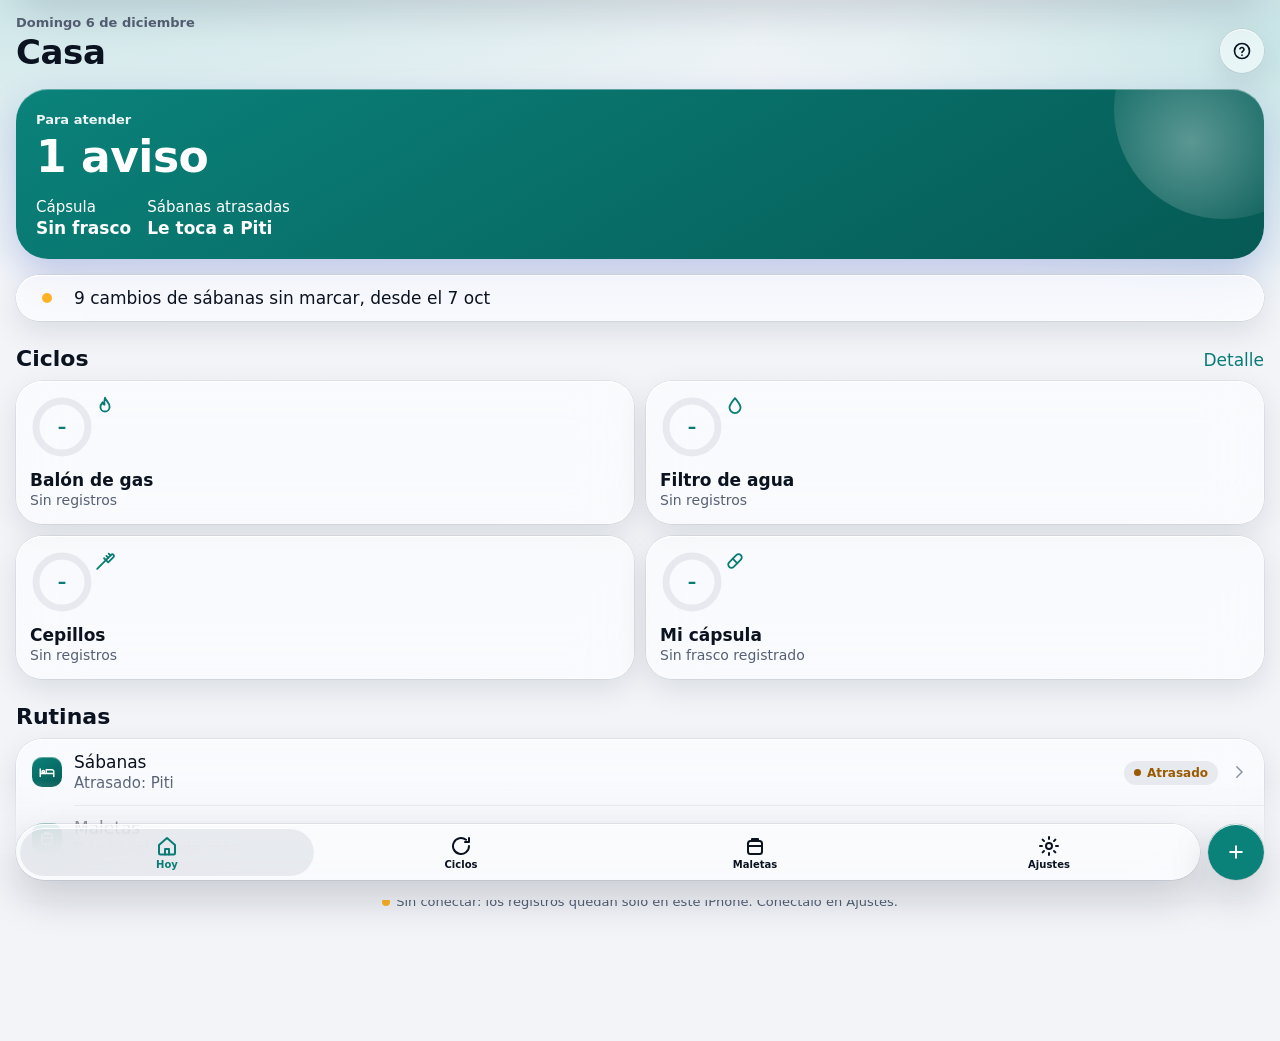
==== app/index.html @ 54af96e0 "Casa: primera versión de la app nueva (plan de 5 apps) App en app/, publicada en /casa/app/, con el " ====
<!doctype html>
<html lang="es" data-theme="light">
<head>
<meta charset="utf-8">
<meta name="viewport" content="width=device-width,initial-scale=1,maximum-scale=1,user-scalable=no,viewport-fit=cover">
<title>Casa</title>
<meta name="robots" content="noindex, nofollow">
<meta name="apple-mobile-web-app-capable" content="yes">
<meta name="mobile-web-app-capable" content="yes">
<meta name="apple-mobile-web-app-title" content="Casa">
<meta name="apple-mobile-web-app-status-bar-style" content="default">
<meta name="theme-color" content="#f2f4f8" media="(prefers-color-scheme: light)">
<meta name="theme-color" content="#05070c" media="(prefers-color-scheme: dark)">
<link rel="manifest" href="manifest.webmanifest">
<link rel="icon" type="image/svg+xml" href="icons/icon.svg?v=1">
<link rel="apple-touch-icon" href="icons/apple-touch-icon.png?v=1">
<script>
  // Tema antes de pintar, para que no parpadee: automático (el del iPhone), claro u oscuro
  (function () {
    var p = {}; try { p = JSON.parse(localStorage.getItem('casa27.prefs')) || {}; } catch (e) {}
    var oscuro = p.tema === 'oscuro' || (p.tema !== 'claro' && window.matchMedia && matchMedia('(prefers-color-scheme: dark)').matches);
    document.documentElement.setAttribute('data-theme', oscuro ? 'dark' : 'light');
  })();
</script>
<style>
/*D27:TOKENS:START*/
/* Domésticas 27 — tokens (generado de tokens.json del sistema de diseño). Tema con data-theme="light" | "dark" en <html>. */
:root,[data-theme="light"]{--fondo:#f2f4f8;--superficie:#ffffff;--superficie-2:#f7f8fb;--vidrio:rgba(255,255,255,0.58);--vidrio-tintado:rgba(255,255,255,0.88);--vidrio-brillo:rgba(255,255,255,0.95);--vidrio-borde:rgba(10,18,40,0.12);--tinta:#0b1220;--tinta-2:#556074;--tinta-3:#8a93a6;--separador:rgba(11,18,32,0.09);--relleno:rgba(118,128,150,0.14);--finanzas-texto:#1f5eff;--finanzas-relleno:#1f5eff;--finanzas-sobre:#ffffff;--finanzas-hi:#2f62fa;--finanzas-lo:#1436b4;--finanzas-brillo:rgba(47,98,250,0.2);--casa-texto:#0a7c76;--casa-relleno:#0a827a;--casa-sobre:#ffffff;--casa-hi:#0a827a;--casa-lo:#065a55;--casa-brillo:rgba(16,163,155,0.2);--noche-texto:#5a4bda;--noche-relleno:#5a4bda;--noche-sobre:#ffffff;--noche-hi:#6a5cf0;--noche-lo:#3a2bb8;--noche-brillo:rgba(106,92,240,0.18);--reloj-rojo:#e5484d;--consulta-texto:#b45309;--consulta-relleno:#f5a00f;--consulta-sobre:#1a1205;--consulta-hi:#ffb547;--consulta-lo:#f59e0b;--consulta-brillo:rgba(245,158,11,0.2);--juegos-texto:#2a2e37;--juegos-relleno:#2a2e37;--juegos-sobre:#ffffff;--juegos-hi:#3a3f4a;--juegos-lo:#15171c;--juegos-brillo:rgba(42,46,55,0.1);--positivo:#0e7a42;--negativo:#d92d3a;--aviso:#9a5b00;--aviso-relleno:#ffb224;--sombra-vidrio:inset 0 1px 0 rgba(255,255,255,0.9), 0 0 0 0.5px rgba(10,18,40,0.12), 0 10px 30px rgba(10,18,40,0.1);--sombra-flotante:inset 0 1px 0 rgba(255,255,255,0.95), 0 0 0 0.5px rgba(10,18,40,0.14), 0 18px 40px rgba(10,18,40,0.18);--sombra-heroe:inset 0 1px 0 rgba(255,255,255,0.35), 0 16px 36px rgba(20,54,180,0.22)}
[data-theme="dark"]{--fondo:#05070c;--superficie:#121826;--superficie-2:#1a2131;--vidrio:rgba(30,37,54,0.52);--vidrio-tintado:rgba(20,25,37,0.9);--vidrio-brillo:rgba(255,255,255,0.3);--vidrio-borde:rgba(0,0,0,0.6);--tinta:#f2f5fb;--tinta-2:#a3adc2;--tinta-3:#6e7891;--separador:rgba(255,255,255,0.1);--relleno:rgba(150,160,185,0.18);--finanzas-texto:#5b8bff;--finanzas-brillo:rgba(91,139,255,0.26);--casa-texto:#4fd6cc;--casa-brillo:rgba(79,214,204,0.2);--noche-texto:#9c92ff;--noche-brillo:rgba(156,146,255,0.18);--consulta-texto:#ffb547;--consulta-brillo:rgba(255,181,71,0.16);--juegos-texto:#e8eaee;--juegos-relleno:#e8eaee;--juegos-sobre:#0b1220;--juegos-brillo:rgba(232,234,238,0.08);--positivo:#3dd68c;--negativo:#ff6b6b;--aviso:#ffb224;--sombra-vidrio:inset 0 1px 0 rgba(255,255,255,0.18), 0 0 0 0.5px rgba(0,0,0,0.6), 0 12px 32px rgba(0,0,0,0.45);--sombra-flotante:inset 0 1px 0 rgba(255,255,255,0.22), 0 0 0 0.5px rgba(0,0,0,0.7), 0 18px 44px rgba(0,0,0,0.6);--sombra-heroe:inset 0 1px 0 rgba(255,255,255,0.25), 0 16px 40px rgba(0,0,0,0.5)}
:root{--space-1:4px;--space-2:8px;--space-3:12px;--space-4:16px;--space-5:20px;--space-6:24px;--space-8:32px;--radius-s:10px;--radius-m:16px;--radius-tarjeta:26px;--radius-heroe:32px;--radius-icono:23%;--radius-capsula:999px;--desenfoque-vidrio:28px;--saturacion-vidrio:180%;--desenfoque-barra:20px;--font-sans:-apple-system, BlinkMacSystemFont, "SF Pro Text", system-ui, sans-serif;--font-rounded:ui-rounded, "SF Pro Rounded", -apple-system, system-ui, sans-serif}
/*D27:TOKENS:END*/
/*D27:COMP:START*/
/* Domésticas 27 — componentes. Lee las variables de tokens.css (--fondo, --vidrio, --finanzas-texto…). */

/* ---------- Acento por app ---------- */
.d-app, [data-app] {
  --acento: var(--finanzas-texto); --acento-relleno: var(--finanzas-relleno); --acento-sobre: var(--finanzas-sobre);
  --acento-hi: var(--finanzas-hi); --acento-lo: var(--finanzas-lo); --acento-brillo: var(--finanzas-brillo);
  --material: var(--vidrio);
}
[data-app="casa"] { --acento: var(--casa-texto); --acento-relleno: var(--casa-relleno); --acento-sobre: var(--casa-sobre); --acento-hi: var(--casa-hi); --acento-lo: var(--casa-lo); --acento-brillo: var(--casa-brillo); }
[data-app="noche"] { --acento: var(--noche-texto); --acento-relleno: var(--noche-relleno); --acento-sobre: var(--noche-sobre); --acento-hi: var(--noche-hi); --acento-lo: var(--noche-lo); --acento-brillo: var(--noche-brillo); }
[data-app="consulta"] { --acento: var(--consulta-texto); --acento-relleno: var(--consulta-relleno); --acento-sobre: var(--consulta-sobre); --acento-hi: var(--consulta-hi); --acento-lo: var(--consulta-lo); --acento-brillo: var(--consulta-brillo); }
[data-app="juegos"] { --acento: var(--juegos-texto); --acento-relleno: var(--juegos-relleno); --acento-sobre: var(--juegos-sobre); --acento-hi: var(--juegos-hi); --acento-lo: var(--juegos-lo); --acento-brillo: var(--juegos-brillo); }

/* Intensidad del vidrio, como el control de iOS 27: «claro» (por defecto) o «tintado». */
[data-vidrio="tintado"] { --material: var(--vidrio-tintado); }

/* ---------- Lienzo de la app ---------- */
.d-app {
  min-height: 100%;
  color: var(--tinta);
  font-family: var(--font-sans);
  -webkit-font-smoothing: antialiased;
  background:
    radial-gradient(120% 55% at 0% -8%, var(--acento-brillo), transparent 62%),
    radial-gradient(80% 45% at 105% 4%, var(--acento-brillo), transparent 58%),
    var(--fondo);
}

/* ---------- Material de vidrio ---------- */
.d-vidrio {
  position: relative;
  background: var(--material, var(--vidrio));
  -webkit-backdrop-filter: blur(var(--desenfoque-vidrio)) saturate(var(--saturacion-vidrio));
  backdrop-filter: blur(var(--desenfoque-vidrio)) saturate(var(--saturacion-vidrio));
  border-radius: var(--radius-tarjeta);
  box-shadow: var(--sombra-vidrio);
}
/* Borde de luz: reflejo arriba a la izquierda y abajo a la derecha. */
.d-vidrio::before {
  content: ""; position: absolute; inset: 0; border-radius: inherit; padding: 1px; pointer-events: none;
  background: linear-gradient(155deg, var(--vidrio-brillo), transparent 34%, transparent 70%, var(--vidrio-brillo));
  -webkit-mask: linear-gradient(#000 0 0) content-box, linear-gradient(#000 0 0);
  -webkit-mask-composite: xor; mask-composite: exclude;
  opacity: .75;
}
@media (prefers-reduced-transparency: reduce) {
  .d-vidrio, .d-barra, .d-cabecera--fija, .d-boton--vidrio, .d-boton-circular { background: var(--superficie); -webkit-backdrop-filter: none; backdrop-filter: none; }
}
@media (prefers-contrast: more) {
  .d-vidrio, .d-barra { background: var(--superficie); box-shadow: 0 0 0 1px var(--tinta-2); }
}

/* ---------- Barra superior ---------- */
.d-cabecera { display: flex; align-items: flex-end; justify-content: space-between; gap: var(--space-3); padding: var(--space-2) var(--space-4) var(--space-2); }
.d-cabecera h1 { margin: 0; font: 700 34px/41px var(--font-sans); letter-spacing: -0.4px; }
.d-cabecera .d-antetitulo { display: block; font: 600 13px/18px var(--font-sans); color: var(--tinta-2); }
.d-cabecera .d-acciones { display: flex; gap: var(--space-2); }
/* Al pasar contenido por debajo: barra uniforme y esmerilada (comportamiento de iOS 27). */
.d-cabecera--fija {
  position: sticky; top: 0; z-index: 5; align-items: center;
  background: linear-gradient(to bottom, var(--material, var(--vidrio)) 60%, transparent);
  -webkit-backdrop-filter: blur(var(--desenfoque-barra)) saturate(var(--saturacion-vidrio));
  backdrop-filter: blur(var(--desenfoque-barra)) saturate(var(--saturacion-vidrio));
}
.d-cabecera--fija h1 { font-size: 17px; line-height: 22px; letter-spacing: 0; font-weight: 600; }

/* ---------- Botones ---------- */
.d-boton {
  appearance: none; border: 0; cursor: pointer; display: inline-flex; align-items: center; justify-content: center; gap: var(--space-2);
  min-height: 50px; padding: 0 var(--space-6); border-radius: var(--radius-capsula);
  font: 600 17px/22px var(--font-sans); color: var(--acento-sobre); background: var(--acento-relleno);
  box-shadow: inset 0 1px 0 rgba(255,255,255,.35), 0 8px 20px -8px var(--acento-relleno);
  transition: transform .18s cubic-bezier(.3,.7,.4,1.4);
}
.d-boton:active { transform: scale(.96); }
.d-boton--vidrio { color: var(--acento); background: var(--material, var(--vidrio)); box-shadow: var(--sombra-vidrio);
  -webkit-backdrop-filter: blur(var(--desenfoque-vidrio)) saturate(var(--saturacion-vidrio)); backdrop-filter: blur(var(--desenfoque-vidrio)) saturate(var(--saturacion-vidrio)); }
.d-boton--discreto { color: var(--acento); background: var(--relleno); box-shadow: none; }
.d-boton--ancho { width: 100%; }
.d-boton-circular {
  appearance: none; border: 0; cursor: pointer; width: 44px; height: 44px; border-radius: 50%; display: grid; place-items: center;
  color: var(--tinta); background: var(--material, var(--vidrio)); box-shadow: var(--sombra-vidrio);
  -webkit-backdrop-filter: blur(var(--desenfoque-vidrio)) saturate(var(--saturacion-vidrio)); backdrop-filter: blur(var(--desenfoque-vidrio)) saturate(var(--saturacion-vidrio));
}
.d-boton-circular svg, .d-boton svg { width: 20px; height: 20px; }
.d-boton-circular--acento { color: var(--acento-sobre); background: var(--acento-relleno); }
.d-boton:focus-visible, .d-boton-circular:focus-visible, .d-barra button:focus-visible { outline: 3px solid var(--acento); outline-offset: 2px; }

/* ---------- Tarjeta principal ---------- */
.d-heroe {
  position: relative; overflow: hidden; border-radius: var(--radius-heroe); padding: var(--space-5);
  color: var(--acento-sobre);
  background: linear-gradient(150deg, var(--acento-hi), var(--acento-lo));
  box-shadow: var(--sombra-heroe);
}
.d-heroe::after { /* brillo de vidrio en la esquina */
  content: ""; position: absolute; width: 220px; height: 220px; right: -70px; top: -90px; border-radius: 50%;
  background: radial-gradient(circle at 35% 65%, rgba(255,255,255,.34), rgba(255,255,255,0) 62%); pointer-events: none;
}
.d-heroe .d-etiqueta { font: 600 13px/18px var(--font-sans); opacity: .92; }
.d-heroe .d-cifra-grande { display: block; margin-top: var(--space-1); font: 700 44px/48px var(--font-rounded); letter-spacing: -0.5px; font-variant-numeric: tabular-nums; }
.d-heroe .d-pie { display: flex; gap: var(--space-4); margin-top: var(--space-4); font: 400 15px/20px var(--font-sans); }
.d-heroe .d-pie b { display: block; font: 600 17px/22px var(--font-rounded); }
.d-heroe .d-barra-avance { height: 6px; margin-top: var(--space-4); border-radius: 3px; background: rgba(255,255,255,.28); overflow: hidden; }
.d-heroe .d-barra-avance i { display: block; height: 100%; border-radius: 3px; background: currentColor; }

/* ---------- Lista agrupada ---------- */
.d-seccion { margin: var(--space-6) var(--space-4) var(--space-2); display: flex; justify-content: space-between; align-items: baseline; }
.d-seccion h2 { margin: 0; font: 700 22px/28px var(--font-sans); }
.d-seccion a { color: var(--acento); font: 400 17px/22px var(--font-sans); text-decoration: none; }
.d-lista { margin: 0 var(--space-4); padding: 0; list-style: none; overflow: hidden; }
.d-fila { display: flex; align-items: center; gap: var(--space-3); min-height: 44px; padding: var(--space-3) var(--space-4); position: relative; }
.d-fila + .d-fila::before { content: ""; position: absolute; top: 0; left: 58px; right: 0; height: 0.5px; background: var(--separador); }
.d-fila .d-cuadro { flex: none; width: 30px; height: 30px; border-radius: var(--radius-s); display: grid; place-items: center; color: #fff; background: linear-gradient(150deg, var(--acento-hi), var(--acento-lo)); box-shadow: inset 0 1px 0 rgba(255,255,255,.35); }
.d-fila .d-cuadro svg { width: 18px; height: 18px; }
.d-fila .d-texto { flex: 1; min-width: 0; }
.d-fila .d-texto strong { display: block; font: 400 17px/22px var(--font-sans); white-space: nowrap; overflow: hidden; text-overflow: ellipsis; }
.d-fila .d-texto span { display: block; font: 400 15px/20px var(--font-sans); color: var(--tinta-2); }
.d-fila .d-valor { font: 600 17px/22px var(--font-rounded); font-variant-numeric: tabular-nums; white-space: nowrap; }
.d-valor--positivo { color: var(--positivo); }
.d-valor--negativo { color: var(--negativo); }

/* ---------- Control segmentado ---------- */
.d-segmentos { display: inline-flex; padding: 3px; gap: 2px; border-radius: var(--radius-capsula); background: var(--relleno); }
.d-segmentos button { appearance: none; border: 0; cursor: pointer; padding: 7px 16px; border-radius: var(--radius-capsula); background: transparent; color: var(--tinta); font: 600 13px/18px var(--font-sans); }
.d-segmentos button[aria-pressed="true"] { background: var(--superficie); box-shadow: 0 0 0 .5px var(--vidrio-borde), 0 3px 8px rgba(10,18,40,.12), inset 0 1px 0 var(--vidrio-brillo); }

/* ---------- Barra de pestañas flotante ---------- */
.d-barra-pie { position: sticky; bottom: 0; display: flex; gap: var(--space-2); align-items: center; padding: var(--space-3) var(--space-4) calc(var(--space-5) + env(safe-area-inset-bottom)); }
.d-barra {
  flex: 1; display: flex; padding: 4px; border-radius: var(--radius-capsula);
  background: var(--material, var(--vidrio)); box-shadow: var(--sombra-flotante);
  -webkit-backdrop-filter: blur(var(--desenfoque-vidrio)) saturate(var(--saturacion-vidrio)); backdrop-filter: blur(var(--desenfoque-vidrio)) saturate(var(--saturacion-vidrio));
}
.d-barra button { appearance: none; border: 0; cursor: pointer; flex: 1; display: grid; justify-items: center; gap: 1px; padding: 6px 0 5px; border-radius: var(--radius-capsula); background: transparent; color: var(--tinta); font: 600 10px/12px var(--font-sans); }
.d-barra button svg { width: 24px; height: 24px; }
.d-barra button[aria-current="page"] { color: var(--acento); background: var(--relleno); box-shadow: inset 0 1px 0 var(--vidrio-brillo); }
.d-barra-pie .d-boton-circular { width: 56px; height: 56px; box-shadow: var(--sombra-flotante); }

/* ---------- Anillo de ciclo (gas, filtro, cepillos, cápsula) ---------- */
.d-anillo { --avance: .6; --color: var(--acento); width: 64px; height: 64px; position: relative; display: grid; place-items: center; }
.d-anillo svg { position: absolute; inset: 0; transform: rotate(-90deg); }
.d-anillo .d-pista { stroke: var(--relleno); }
.d-anillo .d-arco { stroke: var(--color); stroke-linecap: round; stroke-dasharray: calc(var(--avance) * 163.4) 163.4; }
.d-anillo b { font: 600 17px/20px var(--font-rounded); }
.d-anillo--aviso { --color: var(--aviso-relleno); }
.d-anillo--vencido { --color: var(--negativo); }

/* ---------- Chips y avisos ---------- */
.d-chip { display: inline-flex; align-items: center; gap: 6px; padding: 4px 10px; border-radius: var(--radius-capsula); font: 600 12px/16px var(--font-sans); background: var(--relleno); color: var(--tinta-2); }
.d-chip::before { content: ""; width: 7px; height: 7px; border-radius: 50%; background: currentColor; }
.d-chip--aviso { color: var(--aviso); }
.d-chip--negativo { color: var(--negativo); }
.d-chip--positivo { color: var(--positivo); }
.d-aviso { display: flex; gap: var(--space-3); align-items: center; padding: var(--space-3) var(--space-4); border-radius: var(--radius-tarjeta); box-shadow: var(--sombra-flotante);
  background: var(--material, var(--vidrio)); -webkit-backdrop-filter: blur(var(--desenfoque-vidrio)) saturate(var(--saturacion-vidrio)); backdrop-filter: blur(var(--desenfoque-vidrio)) saturate(var(--saturacion-vidrio)); }
.d-aviso .d-punto { flex: none; width: 10px; height: 10px; border-radius: 50%; background: var(--aviso-relleno); box-shadow: 0 0 0 4px color-mix(in srgb, var(--aviso-relleno) 25%, transparent); }
.d-aviso strong { display: block; font: 600 15px/20px var(--font-sans); }
.d-aviso span { display: block; font: 400 13px/18px var(--font-sans); color: var(--tinta-2); }

/* ---------- Movimiento ---------- */
@media (prefers-reduced-motion: reduce) { .d-boton { transition: none; } }
/*D27:COMP:END*/
/*APP:START*/
/* Casa: Hoy, Ciclos (gas, filtro, cepillos, cápsula y sábanas), Maletas y Ajustes. Los componentes d-* son del
   sistema Domésticas 27 (diseno27/ del repositorio casa); aquí van solo las piezas propias de esta app (c-*). */
*, *::before, *::after { box-sizing: border-box; }
html { -webkit-text-size-adjust: 100%; touch-action: pan-x pan-y; background: var(--fondo); }
body { margin: 0; min-height: 100vh; }
button, input, textarea { font: inherit; color: inherit; }
button { -webkit-tap-highlight-color: transparent; }
[hidden] { display: none !important; }
.d-app { min-height: 100vh; }
.d-cabecera { padding-top: calc(env(safe-area-inset-top) + 14px); }
.c-contenido { padding-bottom: calc(130px + env(safe-area-inset-bottom)); }

/* Barra superior compacta: aparece al desplazar, como en iOS 27 */
.c-barra-sup { position: fixed; top: 0; left: 0; right: 0; z-index: 20; padding: calc(env(safe-area-inset-top) + 11px) 16px 11px; text-align: center;
  font: 600 17px/22px var(--font-sans); background: var(--material, var(--vidrio)); box-shadow: 0 .5px 0 var(--separador);
  -webkit-backdrop-filter: blur(var(--desenfoque-barra)) saturate(var(--saturacion-vidrio)); backdrop-filter: blur(var(--desenfoque-barra)) saturate(var(--saturacion-vidrio));
  opacity: 0; pointer-events: none; transition: opacity .2s; }
.c-barra-sup.ver { opacity: 1; }

/* Barra de pestañas fija */
.c-pie { position: fixed; left: 0; right: 0; bottom: 0; z-index: 15; }
.c-desvanecer { position: fixed; left: 0; right: 0; bottom: 0; height: calc(120px + env(safe-area-inset-bottom)); z-index: 14; pointer-events: none;
  background: linear-gradient(to bottom, transparent, var(--fondo) 62%); }
.c-pie .d-barra-pie { position: static; }

/* Texto suelto */
.c-texto { margin: 12px 20px 0; font: 400 15px/21px var(--font-sans); color: var(--tinta-2); }
.c-texto b { color: var(--tinta); font-weight: 600; }
.c-texto--alerta { color: var(--negativo); }
.c-nota { margin: 8px 20px 0; font: 400 13px/18px var(--font-sans); color: var(--tinta-2); }
.c-estado { display: flex; align-items: center; justify-content: center; gap: 6px; margin: 22px 16px 0; font: 400 13px/18px var(--font-sans); color: var(--tinta-2); text-align: center; }
.c-estado .c-punto { width: 8px; height: 8px; }
.c-acciones { display: flex; flex-wrap: wrap; gap: 10px; margin: 16px 16px 0; }
.c-acciones .d-boton { flex: 1 1 140px; padding: 0 16px; }
.d-heroe { margin: 8px 16px 0; }
.d-heroe .c-cifra-chica { font-size: 34px; line-height: 40px; }
.d-heroe .d-pie > div { min-width: 0; }

/* Puntos de estado */
.c-punto { flex: none; width: 10px; height: 10px; border-radius: 50%; background: var(--acento); }
.c-punto--neg { background: var(--negativo); }
.c-punto--aviso { background: var(--aviso-relleno); }

/* Filas que son botones */
.d-lista > li { list-style: none; position: relative; }
.d-lista > li + li::before { content: ""; position: absolute; top: 0; left: 58px; right: 0; height: .5px; background: var(--separador); z-index: 1; }
.d-lista > li > .d-fila::before { display: none; }
.c-fila { appearance: none; border: 0; background: transparent; width: 100%; text-align: left; cursor: pointer; }
.c-fila:active { background: var(--relleno); }
.d-fila .c-chev { flex: none; color: var(--tinta-3); width: 18px; height: 18px; }
.d-fila .d-valor small { font: 400 13px/18px var(--font-sans); color: var(--tinta-2); display: block; text-align: right; }
.c-fila-punto { width: 30px; display: grid; place-items: center; flex: none; }
.c-mini { appearance: none; border: 0; cursor: pointer; flex: none; min-height: 34px; padding: 0 14px; border-radius: var(--radius-capsula);
  background: var(--acento-relleno); color: var(--acento-sobre); font: 600 15px/20px var(--font-sans); }
.c-mini--discreto { background: var(--relleno); color: var(--acento); }

/* Tarjetas de ciclo (Hoy) */
.c-rejilla { display: grid; grid-template-columns: repeat(2, minmax(0, 1fr)); gap: 12px; margin: 0 16px; }
.c-ciclo { appearance: none; border: 0; text-align: left; cursor: pointer; padding: 14px; display: flex; flex-direction: column; gap: 10px; color: var(--tinta); }
.c-ciclo:active { transform: scale(.98); }
.c-ciclo .c-arriba { display: flex; justify-content: space-between; align-items: flex-start; color: var(--acento); }
.c-ciclo .c-nombre { font: 600 17px/22px var(--font-sans); }
.c-ciclo .c-detalle { font: 400 14px/19px var(--font-sans); color: var(--tinta-2); }
.c-ciclo .c-detalle--aviso { color: var(--aviso); }
.c-ciclo .c-detalle--neg { color: var(--negativo); }
.d-anillo b { font-variant-numeric: tabular-nums; }

/* Selector de ciclo */
.c-segmentos { display: flex; margin: 8px 16px 0; }
.c-segmentos button { flex: 1; padding: 8px 2px; min-width: 0; }

/* Cepillos lado a lado */
.c-dos { display: grid; grid-template-columns: repeat(2, minmax(0, 1fr)); gap: 12px; margin: 12px 16px 0; }
.c-cepillo { padding: 16px 14px; display: flex; flex-direction: column; align-items: flex-start; gap: 8px; }
.c-cepillo .d-anillo { width: 76px; height: 76px; }
.c-cepillo h3 { margin: 0; font: 600 17px/22px var(--font-sans); }
.c-cepillo p { margin: 0; font: 400 14px/19px var(--font-sans); color: var(--tinta-2); }
.c-cepillo p b { color: var(--tinta); font-weight: 600; }

/* Insignia */
.d-fila .d-texto .c-insignia, .c-insignia { display: inline-block; padding: 2px 8px; border-radius: var(--radius-capsula); font: 600 12px/16px var(--font-sans); background: var(--relleno); color: var(--tinta-2); margin-right: 6px; }
.c-insignia--acento { color: var(--acento); }

/* Marcar hecho (sábanas) */
.c-check { appearance: none; flex: none; width: 40px; height: 40px; border-radius: 50%; border: 2px solid var(--separador); background: transparent; color: transparent; display: grid; place-items: center; cursor: pointer; }
.c-check svg { width: 22px; height: 22px; }
.c-check[aria-pressed="true"] { background: var(--positivo); border-color: var(--positivo); color: #fff; }
.c-check:disabled { opacity: .35; cursor: default; }

/* Hojas */
.c-fondo-hoja { position: fixed; inset: 0; z-index: 40; background: rgba(5, 8, 15, .38); opacity: 0; transition: opacity .25s; }
.c-fondo-hoja.abierta { opacity: 1; }
.c-hoja { position: fixed; left: 0; right: 0; bottom: 0; z-index: 41; max-height: 92vh; overflow: auto; -webkit-overflow-scrolling: touch; overscroll-behavior: contain;
  border-radius: 32px 32px 0 0; padding: 6px 20px calc(24px + env(safe-area-inset-bottom));
  background: var(--vidrio-tintado); box-shadow: var(--sombra-flotante);
  -webkit-backdrop-filter: blur(var(--desenfoque-vidrio)) saturate(var(--saturacion-vidrio)); backdrop-filter: blur(var(--desenfoque-vidrio)) saturate(var(--saturacion-vidrio));
  transform: translateY(105%); transition: transform .38s cubic-bezier(.2, .9, .25, 1.06); }
.c-hoja.abierta { transform: none; }
.c-hoja::before { content: ""; display: block; width: 38px; height: 5px; border-radius: 3px; margin: 4px auto 6px; background: var(--tinta-3); opacity: .5; }
.c-hoja h2 { margin: 10px 0 4px; font: 700 22px/28px var(--font-sans); }
.c-hoja h3 { margin: 20px 0 4px; font: 600 17px/22px var(--font-sans); }
.c-hoja p { margin: 6px 0; font: 400 15px/21px var(--font-sans); color: var(--tinta-2); }
.c-hoja p b { color: var(--tinta); }
.c-hoja .c-pila { display: grid; gap: 10px; margin-top: 18px; }
.c-hoja .d-boton { width: 100%; }
.c-hoja .d-lista { margin: 12px 0 0; }
.c-peligro { color: var(--negativo) !important; }
.c-boton-peligro { background: transparent; color: var(--negativo); box-shadow: none; }

/* Campos */
.c-campo { display: block; margin: 14px 0 0; }
.c-campo > span, .c-campo > legend { display: block; margin: 0 0 6px 4px; padding: 0; font: 600 13px/18px var(--font-sans); color: var(--tinta-2); }
fieldset.c-campo { border: 0; padding: 0; min-width: 0; }
.c-campo input[type="date"], .c-campo input[type="text"], .c-campo input[type="number"], .c-campo textarea {
  display: block; width: 100%; min-height: 50px; border: 0; border-radius: 14px; background: var(--relleno); color: var(--tinta);
  font: 400 17px/22px var(--font-sans); padding: 13px 14px; -webkit-appearance: none; appearance: none; text-align: left; }
.c-campo textarea { min-height: 110px; font: 400 13px/18px ui-monospace, Menlo, monospace; resize: vertical; }
.c-campo input:focus, .c-campo textarea:focus { outline: 2px solid var(--acento); outline-offset: 1px; }
.c-codigo { text-transform: uppercase; letter-spacing: 3px; font-family: var(--font-rounded) !important; font-size: 22px !important; text-align: center !important; }
.c-chips { display: flex; flex-wrap: wrap; gap: 8px; }
.c-chips input { position: absolute; opacity: 0; pointer-events: none; }
.c-chips label { display: inline-flex; align-items: center; min-height: 40px; padding: 0 16px; border-radius: var(--radius-capsula); background: var(--relleno); font: 600 15px/20px var(--font-sans); cursor: pointer; }
.c-chips input:checked + label { background: var(--acento-relleno); color: var(--acento-sobre); }
.c-chips input:focus-visible + label { outline: 2px solid var(--acento); outline-offset: 2px; }
.c-interruptor { display: flex; align-items: center; justify-content: space-between; gap: 12px; margin-top: 14px; padding: 12px 14px; border-radius: 14px; background: var(--relleno); font: 400 17px/22px var(--font-sans); }
.c-interruptor small { display: block; font: 400 13px/18px var(--font-sans); color: var(--tinta-2); }
.c-interruptor input { width: 24px; height: 24px; accent-color: var(--acento-relleno); flex: none; }
.c-error { margin: 10px 4px 0; font: 600 15px/20px var(--font-sans); color: var(--negativo); }
.c-prefijo { position: relative; }
.c-prefijo b { position: absolute; left: 14px; top: 50%; transform: translateY(-50%); color: var(--tinta-2); font-weight: 600; pointer-events: none; }
.c-prefijo input { padding-left: 30px !important; }

/* Aviso flotante */
.c-toast { position: fixed; left: 16px; right: 16px; top: calc(env(safe-area-inset-top) + 10px); z-index: 60; transform: translateY(-160%); transition: transform .35s cubic-bezier(.2, .9, .25, 1.06); }
.c-toast.ver { transform: none; }
.c-toast.d-aviso { background: var(--vidrio-tintado); }
.c-toast .d-punto { background: var(--positivo); box-shadow: 0 0 0 4px color-mix(in srgb, var(--positivo) 22%, transparent); }
.c-toast--error .d-punto { background: var(--aviso-relleno); box-shadow: 0 0 0 4px color-mix(in srgb, var(--aviso-relleno) 25%, transparent); }

/* Maletas: la app Maletas, con su propio estilo ilustrado */
.c-maletas { position: fixed; left: 0; right: 0; top: 0; bottom: calc(88px + env(safe-area-inset-bottom)); z-index: 1; background: var(--fondo); }
body.en-maletas .c-desvanecer { display: none; }
.c-maletas iframe { display: block; width: 100%; height: 100%; border: 0; }

/* Ajustes */
.c-ajuste-seg { display: flex; justify-content: space-between; align-items: center; gap: 12px; }
.c-pasos { margin: 10px 20px 0; padding-left: 20px; font: 400 15px/21px var(--font-sans); color: var(--tinta-2); }
.c-pasos li { margin-top: 6px; }
.c-pasos b { color: var(--tinta); }
.c-tarjeta { margin: 0 16px; padding: 4px 16px 16px; }
.c-tarjeta .c-campo:first-child { margin-top: 12px; }

@media (prefers-reduced-motion: reduce) {
  .c-hoja, .c-fondo-hoja, .c-toast, .c-barra-sup { transition: none; }
}
/*APP:END*/
</style>
</head>
<body class="d-app" data-app="casa">
<div class="c-barra-sup" id="barraSup" aria-hidden="true"></div>
<header class="d-cabecera" id="cabecera"></header>
<main class="c-contenido" id="vista"></main>
<div class="c-maletas" id="maletas" hidden></div>
<div class="c-desvanecer" aria-hidden="true"></div>
<div class="c-pie">
  <nav class="d-barra-pie" aria-label="Secciones">
    <div class="d-barra" id="pestanas"></div>
    <button class="d-boton-circular d-boton-circular--acento" data-a="registrar" aria-label="Registrar"></button>
  </nav>
</div>
<div class="c-fondo-hoja" id="fondoHoja" data-a="cerrar" hidden></div>
<div class="c-hoja" id="hoja" role="dialog" aria-modal="true" hidden></div>
<div class="c-toast d-aviso" id="toast" role="status" aria-live="polite"><span class="d-punto"></span><div><strong id="toastT"></strong><span id="toastS"></span></div></div>

<script type="module">
import * as C from './calculos.js';

const API = 'https://domesticas-api.vercel.app';
const ARCHIVOS = ['ciclos.json', 'rutinas.json'];
const CL = { llave: 'casa27.llave', datos: 'casa27.datos', cola: 'casa27.cola', prefs: 'casa27.prefs', sync: 'casa27.sync', ui: 'casa27.ui' };
const $ = (id) => document.getElementById(id);
const esc = (s) => String(s == null ? '' : s).replace(/[&<>"']/g, (c) => ({ '&': '&amp;', '<': '&lt;', '>': '&gt;', '"': '&quot;', "'": '&#39;' }[c]));
const cap1 = (s) => s.charAt(0).toUpperCase() + s.slice(1);
function leerLS(k, d) { try { const v = JSON.parse(localStorage.getItem(k)); return v == null ? d : v; } catch (e) { return d; } }
function guardarLS(k, v) { try { if (v == null) localStorage.removeItem(k); else localStorage.setItem(k, JSON.stringify(v)); } catch (e) {} }

/* ---------- Iconos (trazo de 2 px, cuadrícula de 24) ---------- */
const I = {
  mas: '<path d="M12 5v14M5 12h14"/>',
  ayuda: '<circle cx="12" cy="12" r="9"/><path d="M9.6 9.3a2.5 2.5 0 0 1 4.8.9c0 1.7-2.4 2.1-2.4 3.6"/><path d="M12 17h.01"/>',
  casa: '<path d="M4 11l8-7 8 7v8a1.5 1.5 0 0 1-1.5 1.5h-13A1.5 1.5 0 0 1 4 19z"/><path d="M10 20.5V15h4v5.5"/>',
  ciclos: '<path d="M20 12a8 8 0 1 1-3-6.2"/><path d="M20 4v4h-4"/>',
  maleta: '<rect x="5" y="7" width="14" height="13" rx="2.5"/><path d="M9 7V5h6v2M5 12h14"/>',
  ajustes: '<circle cx="12" cy="12" r="3"/><path d="M12 3v2M12 19v2M3 12h2M19 12h2M5.6 5.6 7 7M17 17l1.4 1.4M5.6 18.4 7 17M17 7l1.4-1.4"/>',
  gota: '<path d="M12 3.5c3 3.6 6 6.8 6 10.2a6 6 0 0 1-12 0C6 10.3 9 7.1 12 3.5z"/>',
  llama: '<path d="M12 3c1 3.5 5 5.3 5 10a5 5 0 0 1-10 0c0-2.5 1.4-3.6 2.4-5 .4 1.6 1.2 2.4 2.1 2.6C11 8.3 11.3 5.6 12 3z"/>',
  capsula: '<rect x="3" y="8.5" width="18" height="7" rx="3.5" transform="rotate(-45 12 12)"/><path d="M9.5 9.5l5 5"/>',
  cepillo: '<path d="M3.5 20.5 13 11"/><path d="M13 11l6-6a1.8 1.8 0 0 1 2.5 2.5l-6 6z"/><path d="M15.5 8.5l-2-2M18 6l-2-2M13 11l-2-2"/>',
  cama: '<path d="M3 18V8M3 14h18v4M21 14v-2.5A2.5 2.5 0 0 0 18.5 9H11v5"/><circle cx="7" cy="11.5" r="1.6"/>',
  bolsa: '<path d="M5.5 8.5h13l-.9 11H6.4z"/><path d="M9 8.5V7a3 3 0 0 1 6 0v1.5"/>',
  check: '<path d="M5 12.5l4.5 4.5L19 7.5"/>',
  chev: '<path d="M9 5l7 7-7 7"/>',
  nube: '<path d="M7 18h10a4 4 0 0 0 .7-7.94A6 6 0 0 0 6.1 9.6 4.2 4.2 0 0 0 7 18z"/>',
  copiar: '<rect x="8" y="8" width="12" height="12" rx="2.5"/><path d="M16 8V6.5A2.5 2.5 0 0 0 13.5 4h-7A2.5 2.5 0 0 0 4 6.5v7A2.5 2.5 0 0 0 6.5 16H8"/>',
  llave: '<circle cx="8" cy="15" r="4"/><path d="M11 12l8-8M16 7l2 2M14 9l2 2"/>',
  traer: '<path d="M12 4v13"/><path d="M6.5 11.5 12 17l5.5-5.5"/><path d="M5 20h14"/>',
  sol: '<circle cx="12" cy="12" r="4"/><path d="M12 2.5v2M12 19.5v2M4.6 4.6 6 6M18 18l1.4 1.4M2.5 12h2M19.5 12h2M4.6 19.4 6 18M18 6l1.4-1.4"/>',
  deshacer: '<path d="M9 7 5 11l4 4"/><path d="M5 11h9a5 5 0 0 1 0 10h-2"/>',
  reloj: '<circle cx="12" cy="12" r="8.5"/><path d="M12 7.5V12l3 2"/>',
};
const ico = (n, t = 24, g = 2) => `<svg viewBox="0 0 24 24" width="${t}" height="${t}" fill="none" stroke="currentColor" stroke-width="${g}" stroke-linecap="round" stroke-linejoin="round" aria-hidden="true">${I[n]}</svg>`;
const ICONO_CICLO = { gas: 'llama', agua: 'gota', cepillos: 'cepillo', capsula: 'capsula', sabanas: 'cama' };
const NOMBRE_CICLO = { gas: 'Gas', agua: 'Filtro', cepillos: 'Cepillos', capsula: 'Cápsula', sabanas: 'Sábanas' };

/* ---------- Estado ---------- */
let llave = leerLS(CL.llave, null);          // { llave, nombre, id }
let srv = leerLS(CL.datos, {});              // copia de lo que hay en GitHub: { archivo: { contenido, sha, leido } }
let cola = leerLS(CL.cola, []);              // cambios aún sin guardar en GitHub: [{ archivo, cambio, mensaje }]
let prefs = leerLS(CL.prefs, { tema: 'auto', vidrio: 'claro' });
let sync = leerLS(CL.sync, { at: 0 });
let ui = Object.assign({ tab: 'hoy', ciclo: 'gas' }, leerLS(CL.ui, {}));
if (ui.tab === 'maletas') ui.tab = 'hoy';
let hoja = null;                             // { tipo, … }

function hoy() { return C.diaDe(new Date()); }
function horaDecimal() { const d = new Date(); return d.getHours() + d.getMinutes() / 60; }
function vista(archivo) {
  let d = (srv[archivo] && srv[archivo].contenido) || C.PLANTILLAS[archivo];
  for (const p of cola) if (p.archivo === archivo) d = C.aplicar(archivo, d, p.cambio);
  return d;
}
function datos() { return { ciclos: vista('ciclos.json'), rutinas: vista('rutinas.json') }; }

/* ---------- Guardado en GitHub a través de domesticas-api ---------- */
async function api(metodo, ruta, cuerpo) {
  const r = await fetch(API + ruta, {
    method: metodo, cache: 'no-store',
    headers: Object.assign({ Authorization: 'Bearer ' + llave.llave }, cuerpo ? { 'Content-Type': 'application/json' } : {}),
    body: cuerpo ? JSON.stringify(cuerpo) : undefined,
  });
  const d = await r.json().catch(() => ({}));
  if (!r.ok) { const e = new Error(d.error || 'Error ' + r.status); e.status = r.status; throw e; }
  return d;
}
async function leerServidor(archivo) {
  const d = await api('GET', '/api/datos?archivo=' + encodeURIComponent(archivo));
  srv[archivo] = { contenido: d.contenido || C.PLANTILLAS[archivo], sha: d.sha || null, leido: Date.now() };
  guardarLS(CL.datos, srv);
}
function hacer(archivo, cambio, mensaje) {
  cambio.id = cambio.id || C.nuevoId('k');
  try { C.aplicar(archivo, vista(archivo), cambio); } catch (e) { avisar('No se pudo registrar', e.message); return false; }
  cola.push({ archivo, cambio, mensaje });
  guardarLS(CL.cola, cola);
  render();
  sincronizar(false);
  return true;
}
let enCurso = null, otraVez = false;
function sincronizar(releer) {
  if (!llave) return Promise.resolve();
  if (enCurso) { otraVez = true; return enCurso; }
  enCurso = (async () => {
    try {
      for (const archivo of ARCHIVOS) {
        const mios = () => cola.filter((p) => p.archivo === archivo);
        if (releer || !srv[archivo] || !srv[archivo].sha) await leerServidor(archivo);
        for (let intento = 0; mios().length && intento < 4; intento++) {
          const lote = mios();
          let d = srv[archivo].contenido;
          lote.forEach((p) => { d = C.aplicar(archivo, d, p.cambio); });
          const quitar = () => { const ids = lote.map((p) => p.cambio.id); cola = cola.filter((p) => !ids.includes(p.cambio.id)); guardarLS(CL.cola, cola); };
          if (JSON.stringify(d) === JSON.stringify(srv[archivo].contenido)) { quitar(); continue; }   // ya estaban guardados
          const mensaje = lote.length === 1 ? lote[0].mensaje : lote.length + ' cambios: ' + lote.map((p) => p.mensaje).join('; ');
          try {
            const r = await api('PUT', '/api/datos?archivo=' + encodeURIComponent(archivo), { contenido: d, sha: srv[archivo].sha, mensaje: 'Casa · ' + mensaje });
            srv[archivo] = { contenido: d, sha: r.sha, leido: Date.now() };
            guardarLS(CL.datos, srv);
            quitar();
          } catch (e) {
            if (e.status === 409) { await leerServidor(archivo); continue; }   // otro dispositivo guardó antes
            throw e;
          }
        }
      }
      sync = { at: Date.now() };
    } catch (e) {
      sync = { at: sync.at || 0, error: e.status === 401 ? 'La llave de este iPhone ya no es válida. Conéctalo de nuevo en Ajustes.' : e.status ? e.message : 'Sin conexión', status: e.status || 0, intento: Date.now() };
    } finally {
      guardarLS(CL.sync, sync);
      enCurso = null;
      render();
      if (otraVez) { otraVez = false; sincronizar(false); }
    }
  })();
  return enCurso;
}
function releerSiHaceFalta() {
  const viejo = ARCHIVOS.some((a) => !srv[a] || Date.now() - (srv[a].leido || 0) > 30000);
  if (llave && (viejo || cola.length)) sincronizar(viejo);
}

/* ---------- Textos de fecha ---------- */
function cuando(k, h) {
  const d = C.dias(h, k);
  return d === 0 ? 'hoy' : d === 1 ? 'mañana' : d === -1 ? 'ayer' : C.nombreDia(k) + ' ' + C.fechaCorta(k);
}
function hace(ms) {
  const s = Math.round((Date.now() - ms) / 1000);
  if (s < 60) return 'recién';
  if (s < 3600) return 'hace ' + Math.round(s / 60) + ' min';
  if (s < 86400) return 'hace ' + Math.round(s / 3600) + ' h';
  return 'el ' + C.fechaCorta(C.diaDe(new Date(ms)));
}
const diasTxt = (n) => n + ' ' + C.plural(n, 'día', 'días');

/* ---------- Piezas ---------- */
function anillo(avance, cifra, tono, tam) {
  const cls = tono === 'neg' ? ' d-anillo--vencido' : tono === 'aviso' ? ' d-anillo--aviso' : '';
  return `<div class="d-anillo${cls}" style="--avance:${Math.max(0, Math.min(1, avance || 0)).toFixed(3)}${tam ? ';width:' + tam + 'px;height:' + tam + 'px' : ''}"><svg viewBox="0 0 64 64" aria-hidden="true"><circle class="d-pista" cx="32" cy="32" r="26" fill="none" stroke-width="7"/>${avance > 0.004 ? '<circle class="d-arco" cx="32" cy="32" r="26" fill="none" stroke-width="7"/>' : ''}</svg><b>${esc(cifra)}</b></div>`;
}
function fila({ icono, titulo, sub, valor, a, attrs = '', punto, chev, extra = '' }) {
  const cuadro = punto ? `<span class="c-fila-punto"><span class="c-punto${punto === 'neg' ? ' c-punto--neg' : punto === 'aviso' ? ' c-punto--aviso' : ''}"></span></span>` : icono ? `<span class="d-cuadro">${ico(icono, 18)}</span>` : '';
  const cuerpo = `${cuadro}<span class="d-texto"><strong>${titulo}</strong>${sub ? `<span>${sub}</span>` : ''}</span>${valor != null ? `<span class="d-valor">${valor}</span>` : ''}${extra}${chev ? `<span class="c-chev">${ico('chev', 18)}</span>` : ''}`;
  return a ? `<li><button class="d-fila c-fila" data-a="${a}" ${attrs}>${cuerpo}</button></li>` : `<li class="d-fila">${cuerpo}</li>`;
}
function heroe(etiqueta, cifra, pie, avance, chica) {
  return `<section class="d-heroe"><span class="d-etiqueta">${etiqueta}</span><span class="d-cifra-grande${chica ? ' c-cifra-chica' : ''}">${cifra}</span>` +
    (avance != null ? `<div class="d-barra-avance"><i style="width:${Math.round(Math.max(0, Math.min(1, avance)) * 100)}%"></i></div>` : '') +
    (pie && pie.length ? `<div class="d-pie">${pie.map(([t, b]) => `<div>${t}<b>${b}</b></div>`).join('')}</div>` : '') + '</section>';
}
const seccion = (t, enlace) => `<div class="d-seccion"><h2>${t}</h2>${enlace || ''}</div>`;

/* ---------- Hoy ---------- */
function resumenCiclos(D, h) {
  const g = C.estadoGas(C.ciclo(D.ciclos, 'gas'), h);
  const a = C.estadoAgua(C.ciclo(D.ciclos, 'agua'), h);
  const cp = C.estadoCepillos(C.ciclo(D.ciclos, 'cepillos'), h, horaDecimal());
  const k = C.estadoCapsula(C.ciclo(D.ciclos, 'capsula'), h);
  const s = C.estadoSabanas(D.rutinas.sabanas, h);
  return { g, a, cp, k, s };
}
function tarjetasCiclos(D, h) {
  const { g, a, cp, k } = resumenCiclos(D, h);
  const t = [];
  // Gas
  if (g.activo) {
    const tono = g.quedan != null && g.quedan <= 3 ? (g.reservas.length ? 'aviso' : 'neg') : '';
    t.push(['gas', 'Balón de gas', anillo(g.avance != null ? g.avance : 0, g.enUso, tono), diasTxt(g.enUso) + ' en uso · ' + (g.reservas.length ? 'reserva lista' : 'sin reserva'), tono]);
  } else t.push(['gas', 'Balón de gas', anillo(0, '–'), g.hay ? 'Sin balón en uso' : 'Sin registros', g.hay ? 'aviso' : '']);
  // Filtro
  if (a.actual) {
    const tono = a.quedan <= 7 ? 'neg' : a.quedan <= 14 ? 'aviso' : '';
    t.push(['agua', 'Filtro de agua', anillo(a.avance, a.quedan < 0 ? '!' : a.quedan, tono), a.quedan > 0 ? 'Faltan ' + diasTxt(a.quedan) : a.quedan === 0 ? 'Hoy toca cambiarlo' : 'Vencido hace ' + diasTxt(-a.quedan), tono]);
  } else t.push(['agua', 'Filtro de agua', anillo(0, '–'), 'Sin registros', '']);
  // Cepillos: el que se cambia primero
  if (cp.primero) {
    const r = cp.por[cp.primero], tono = r.quedan <= 7 ? 'neg' : r.quedan <= 14 ? 'aviso' : '';
    t.push(['cepillos', 'Cepillos', anillo(r.avance, r.quedan < 0 ? '!' : r.quedan, tono), C.NOMBRE_CEPILLO[cp.primero] + ': ' + (r.quedan > 0 ? 'faltan ' + diasTxt(r.quedan) : r.quedan === 0 ? 'cambiar hoy' : 'vencido'), tono]);
  } else t.push(['cepillos', 'Cepillos', anillo(0, '–'), 'Sin registros', '']);
  // Cápsula
  if (k.frasco) {
    const tono = k.nivel === 'vacio' || k.nivel === 'critico' ? 'neg' : k.nivel === 'aviso' ? 'aviso' : '';
    const txt = k.quedan <= 0 ? 'Frasco vacío' : (k.quedan === 1 ? 'Queda 1' : 'Quedan ' + k.quedan) + (k.nivel !== 'ok' ? (k.pedida ? ' · receta pedida' : ': pedir receta') : '');
    t.push(['capsula', 'Mi cápsula', anillo(k.avance, k.quedan, k.pedida && tono === 'aviso' ? '' : tono), txt, k.pedida ? '' : tono]);
  } else t.push(['capsula', 'Mi cápsula', anillo(0, '–'), 'Sin frasco registrado', '']);
  return '<div class="c-rejilla">' + t.map(([id, nombre, an, det, tono]) =>
    `<button class="d-vidrio c-ciclo" data-a="ir-ciclo" data-c="${id}" aria-label="${nombre}: ${esc(det)}"><div class="c-arriba">${an}${ico(ICONO_CICLO[id], 22)}</div><div><div class="c-nombre">${nombre}</div><div class="c-detalle${tono ? ' c-detalle--' + tono : ''}">${esc(det)}</div></div></button>`).join('') + '</div>';
}
function vistaHoy() {
  const D = datos(), h = hoy();
  const { k, s } = resumenCiclos(D, h);
  const avisos = C.avisosDeHoy(D.ciclos, D.rutinas, h, horaDecimal());
  let html = heroe('Para atender', avisos.length ? avisos.length + ' ' + C.plural(avisos.length, 'aviso', 'avisos') : 'Todo al día', [
    ['Cápsula', k.frasco ? (k.quedan === 1 ? '1 cápsula' : k.quedan + ' cápsulas') : 'Sin frasco'],
    ['Sábanas ' + (s.atrasado ? 'atrasadas' : cuando(s.proximo, h)), 'Le toca a ' + esc(s.turno)],
  ]);
  if (avisos.length) {
    html += '<ul class="d-lista d-vidrio" style="margin-top:16px">' + avisos.map((x) => {
      const boton = x.accion === 'tomar' ? `<button class="c-mini" data-a="tomar-hoy">Tomada</button>` : x.accion === 'sabanas' ? `<button class="c-mini" data-a="sabanas-hoy">Hecho</button>` : '';
      return `<li class="d-fila"><span class="c-fila-punto"><span class="c-punto${x.tono === 'neg' ? ' c-punto--neg' : x.tono === 'aviso' ? ' c-punto--aviso' : ''}"></span></span>` +
        `<button class="d-texto c-fila" data-a="ir-ciclo" data-c="${x.ir}" style="padding:0"><strong style="white-space:normal">${esc(x.texto)}</strong></button>${boton}</li>`;
    }).join('') + '</ul>';
  }
  html += seccion('Ciclos', '<a href="#" data-a="tab" data-t="ciclos">Detalle</a>') + tarjetasCiclos(D, h);
  html += seccion('Rutinas') + '<ul class="d-lista d-vidrio">' +
    fila({ icono: 'cama', titulo: 'Sábanas', sub: (s.atrasado ? 'Atrasado: ' : cap1(cuando(s.proximo, h)) + ' · ') + esc(s.turno), valor: s.atrasado ? '<span class="d-chip d-chip--aviso">Atrasado</span>' : s.esHoy ? '<span class="d-chip d-chip--aviso">Hoy</span>' : s.esManana ? '<span class="d-chip">Mañana</span>' : '', a: 'ir-ciclo', attrs: 'data-c="sabanas"', chev: true }) +
    fila({ icono: 'maleta', titulo: 'Maletas', sub: textoMaletas(), a: 'tab', attrs: 'data-t="maletas"', chev: true }) + '</ul>';
  html += estadoSync();
  return html;
}
function textoMaletas() {
  try {
    const m = JSON.parse(localStorage.getItem('maletas.v1'));
    if (m && Array.isArray(m.cases)) return m.cases.length + ' maletas · ' + m.items.length + ' ' + C.plural(m.items.length, 'objeto', 'objetos');
  } catch (e) {}
  return 'Dónde está cada cosa';
}
function estadoSync() {
  let punto = '', txt;
  if (!llave) { punto = 'aviso'; txt = 'Sin conectar: los registros quedan solo en este iPhone. Conéctalo en Ajustes.'; }
  else if (sync.error) { punto = sync.status === 401 ? 'neg' : 'aviso'; txt = sync.error + (cola.length ? ' · ' + cola.length + ' ' + C.plural(cola.length, 'cambio', 'cambios') + ' por guardar' : ''); }
  else if (cola.length) txt = 'Guardando ' + cola.length + ' ' + C.plural(cola.length, 'cambio', 'cambios') + '…';
  else txt = 'Guardado en GitHub' + (sync.at ? ' · ' + hace(sync.at) : '');
  return `<p class="c-estado"><span class="c-punto${punto ? ' c-punto--' + punto : ''}"></span>${esc(txt)}</p>`;
}

/* ---------- Ciclos ---------- */
function vistaCiclos() {
  const segs = Object.keys(NOMBRE_CICLO).map((c) => `<button data-a="ciclo" data-c="${c}" aria-pressed="${ui.ciclo === c}">${NOMBRE_CICLO[c]}</button>`).join('');
  const D = datos(), h = hoy();
  const f = { gas: vistaGas, agua: vistaAgua, cepillos: vistaCepillos, capsula: vistaCapsula, sabanas: vistaSabanas }[ui.ciclo] || vistaGas;
  return `<div class="d-segmentos c-segmentos" role="group" aria-label="Ciclo">${segs}</div>` + f(D, h) + estadoSync();
}

function vistaGas(D, h) {
  const g = C.estadoGas(C.ciclo(D.ciclos, 'gas'), h);
  const res = g.reservas.length, prom = g.promedio != null ? String(Math.round(g.promedio * 10) / 10).replace('.', ',') : null;
  let html;
  if (g.activo) {
    html = heroe('Balón en uso' + (g.activo.kg ? ' · ' + g.activo.kg + ' kg' : ''), diasTxt(g.enUso), [
      ['Abierto', C.fechaCorta(g.activo.apertura)], ['Promedio', prom ? prom + ' días' : 'Aún no hay'], ['Reserva', res ? (res > 1 ? res + ' llenos' : 'Lleno') : 'Sin reserva'],
    ], g.avance != null ? g.avance : null);
    if (g.quedan == null) html += '<p class="c-texto">El promedio se calcula cuando se cierra el primer balón.</p>';
    else if (g.quedan > 0) html += `<p class="c-texto">Con tu promedio de ${prom} días, duraría hasta el <b>${C.fechaLarga(g.fin, h)}</b> (faltan unos ${diasTxt(g.quedan)}).</p>`;
    else if (g.quedan === 0) html += `<p class="c-texto">Hoy llega a tu promedio de ${prom} días.</p>`;
    else html += `<p class="c-texto c-texto--alerta">Lleva ${diasTxt(-g.quedan)} sobre tu promedio de ${prom} días.</p>`;
  } else {
    html = heroe(res ? 'Reserva lista' : 'Sin balón en uso', res ? 'Abre la reserva' : 'Registra el balón', [['Reserva', res ? 'Lleno, sin abrir' : 'Sin reserva']], null, true);
    html += `<p class="c-texto">${res ? 'Cuando lo abras, se cuentan los días de uso desde esa fecha.' : 'Indica cuándo abriste el balón que estás usando y la app cuenta los días hasta que lo reemplaces.'}</p>`;
  }
  html += `<div class="c-acciones"><button class="d-boton" data-a="hoja" data-h="gas-abrir">${res ? 'Abrir reserva' : 'Abrir balón'}</button><button class="d-boton d-boton--discreto" data-a="hoja" data-h="gas-comprar">Registrar compra</button></div>`;
  if (g.n) {
    html += seccion('Estadísticas') + '<ul class="d-lista d-vidrio">' +
      fila({ titulo: 'Promedio', valor: prom + ' días' }) +
      fila({ titulo: 'Más corto y más largo', valor: g.min + ' y ' + g.max + ' días' }) +
      fila({ titulo: 'Balones cerrados', valor: g.n }) +
      (g.porDia != null ? fila({ titulo: 'Gasto por día', valor: C.pesos(g.porDia) }) : '') +
      (g.porBalon != null ? fila({ titulo: 'Precio por balón', valor: C.pesos(g.porBalon) }) : '') + '</ul>';
  }
  html += seccion('Historial', '<a href="#" data-a="hoja" data-h="gas-anterior">Agregar anterior</a>');
  if (!g.historial.length) html += '<p class="c-texto">Sin balones registrados. Si tienes el respaldo de la app Balón de gas, tráelo desde Ajustes.</p>';
  else html += '<ul class="d-lista d-vidrio">' + g.historial.map((t) => {
    const kg = t.kg ? t.kg + ' kg' : '';
    if (!t.apertura) return fila({ icono: 'bolsa', titulo: 'Reserva', sub: 'Comprado el ' + C.fechaCorta(t.compra) + (kg ? ' · ' + kg : ''), valor: t.precio ? C.pesos(t.precio) : '', a: 'hoja', attrs: `data-h="gas-editar" data-id="${esc(t.id)}"`, chev: true });
    if (!t.cierre) return fila({ icono: 'llama', titulo: 'En uso', sub: 'Desde el ' + C.fechaCorta(t.apertura) + (kg ? ' · ' + kg : ''), valor: diasTxt(Math.max(0, C.dias(t.apertura, h))), a: 'hoja', attrs: `data-h="gas-editar" data-id="${esc(t.id)}"`, chev: true });
    return fila({ icono: 'check', titulo: C.fechaCorta(t.apertura) + ' – ' + C.fechaCorta(t.cierre) + (t.cierre.slice(0, 4) !== h.slice(0, 4) ? ' ' + t.cierre.slice(0, 4) : ''), sub: [kg, t.precio ? C.pesos(t.precio) : ''].filter(Boolean).join(' · ') || null, valor: diasTxt(C.dias(t.apertura, t.cierre)), a: 'hoja', attrs: `data-h="gas-editar" data-id="${esc(t.id)}"`, chev: true });
  }).join('') + '</ul>';
  return html;
}

function vistaAgua(D, h) {
  const a = C.estadoAgua(C.ciclo(D.ciclos, 'agua'), h);
  let html;
  if (!a.actual) {
    html = heroe('Filtro de agua', 'Sin registro', [['Ciclo', '3 meses']], null, true) + '<p class="c-texto">Anota la fecha en que pusiste el filtro para empezar la cuenta de 3 meses.</p>';
  } else {
    const et = a.quedan > 0 ? 'Faltan' : a.quedan === 0 ? 'Cambio' : 'Vencido hace';
    html = heroe(et, a.quedan === 0 ? 'Hoy' : diasTxt(Math.abs(a.quedan)), [['Cambiar el', C.fechaCorta(a.cambio)], ['Puesto el', C.fechaCorta(a.actual.fecha)]], a.avance);
    if (a.quedan <= 14) html += `<p class="c-texto${a.quedan <= 7 ? ' c-texto--alerta' : ''}">${a.quedan > 0 ? 'Ten listo el filtro de repuesto.' : 'Cambia el filtro y registra la fecha del nuevo.'}</p>`;
  }
  html += '<div class="c-acciones"><button class="d-boton" data-a="hoja" data-h="agua-nuevo">Cambié el filtro</button></div>';
  html += seccion('Historial');
  if (!a.regs.length) html += '<p class="c-texto">Sin filtros registrados. Si tienes el respaldo de la app Filtro de agua, tráelo desde Ajustes.</p>';
  else html += '<ul class="d-lista d-vidrio">' + a.regs.map((f, i) => {
    const sig = i > 0 ? a.regs[i - 1].fecha : null;
    return fila({ icono: 'gota', titulo: 'Puesto el ' + C.fechaLarga(f.fecha, h), sub: i === 0 ? 'En uso · cambio el ' + C.fechaCorta(a.cambio) : 'Duró ' + diasTxt(C.dias(f.fecha, sig)), a: 'hoja', attrs: `data-h="agua-editar" data-id="${esc(f.id)}"`, chev: true });
  }).join('') + '</ul>';
  return html;
}

function vistaCepillos(D, h) {
  const c = C.ciclo(D.ciclos, 'cepillos'), e = C.estadoCepillos(c, h, horaDecimal());
  let html = '<div class="c-dos">' + e.ids.map((id) => {
    const r = e.por[id];
    if (!r) return `<article class="d-vidrio c-cepillo">${anillo(0, '–', '', 76)}<h3>${C.NOMBRE_CEPILLO[id]}</h3><p>Sin registrar</p></article>`;
    const tono = r.quedan <= 7 ? 'neg' : r.quedan <= 14 ? 'aviso' : '';
    const cifra = Math.round(r.avance * 100) + '%';
    return `<article class="d-vidrio c-cepillo">${anillo(r.avance, cifra, tono, 76)}<h3>${C.NOMBRE_CEPILLO[id]}</h3>` +
      `<p class="${tono === 'neg' ? 'c-peligro' : ''}"><b>${r.quedan > 0 ? 'Faltan ' + diasTxt(r.quedan) : r.quedan === 0 ? 'Cambiar hoy' : 'Vencido hace ' + diasTxt(-r.quedan)}</b></p>` +
      `<p>Cambio el ${C.fechaCorta(r.cambio)}${r.porDias ? ' (' + r.maxDias + ' días)' : ''}</p><p>${r.hechos} de ${r.max} lavados</p>` +
      `<p>Hoy: ${r.hoyHechos} de ${r.hoyTotal} ${C.plural(r.hoyTotal, 'lavado', 'lavados')}</p></article>`;
  }).join('') + '</div>';
  html += '<div class="c-acciones"><button class="d-boton" data-a="hoja" data-h="cep-nuevo">Cambié un cepillo</button></div>';
  html += '<p class="c-nota" style="text-align:center">El desgaste es el mayor entre los lavados (180) y los días de uso. Detalle en «?».</p>';
  html += seccion('Historial');
  if (!e.regs.length) html += '<p class="c-texto">Sin cepillos registrados. Si tienes el respaldo de la app Cepillos, tráelo desde Ajustes.</p>';
  else {
    const actuales = new Set(e.ids.map((id) => e.por[id] && e.por[id].actual.id));
    html += '<ul class="d-lista d-vidrio">' + e.regs.map((r) => {
      const sig = e.regs.filter((x) => x.cepillo === r.cepillo && x.fecha > r.fecha).sort((a, b) => (a.fecha < b.fecha ? -1 : 1))[0];
      const sub = actuales.has(r.id) ? 'En uso' : sig ? 'Duró ' + diasTxt(C.dias(r.fecha, sig.fecha)) : '';
      return fila({ icono: 'cepillo', titulo: `<span class="c-insignia${r.cepillo === 'oficina' ? ' c-insignia--acento' : ''}">${C.NOMBRE_CEPILLO[r.cepillo]}</span>${C.fechaLarga(r.fecha, h)}`, sub, a: 'hoja', attrs: `data-h="cep-editar" data-id="${esc(r.id)}"`, chev: true });
    }).join('') + '</ul>';
  }
  return html;
}

function vistaCapsula(D, h) {
  const c = C.ciclo(D.ciclos, 'capsula'), k = C.estadoCapsula(c, h);
  let html;
  if (!k.frasco) {
    html = heroe('Mi cápsula diaria', 'Sin frasco', [['Una al día', 'Avisos a 12 y 10']], null, true);
    html += '<p class="c-texto">Registra el frasco que estás usando con las cápsulas que le quedan. La app descuenta una cada vez que marcas la de hoy.</p>';
    html += '<div class="c-acciones"><button class="d-boton" data-a="hoja" data-h="cap-frasco">Registrar frasco</button></div>';
    return html;
  }
  const toma = C.tomaDel(c, h);
  html = heroe(k.quedan === 1 ? 'Queda' : 'Quedan', k.quedan + ' ' + C.plural(k.quedan, 'cápsula', 'cápsulas'), [
    ['Alcanza hasta', k.ultimo ? C.fechaCorta(k.ultimo) : 'Se acabó'], ['Frasco de', k.total + ''], ['Receta', k.pedida ? 'Pedida' : 'Sin pedir'],
  ], k.avance);
  if (k.nivel !== 'ok' && !k.pedida) html += `<p class="c-texto${k.nivel !== 'aviso' ? ' c-texto--alerta' : ''}">${k.nivel === 'vacio' ? 'Se acabaron las cápsulas.' : k.nivel === 'critico' ? 'Manda a hacer la receta hoy para no interrumpir el tratamiento.' : 'Es momento de mandar a hacer la receta del preparado magistral.'}</p>`;
  html += '<div class="c-acciones">' + (toma
    ? `<button class="d-boton d-boton--discreto" data-a="quitar-hoy">${ico('deshacer')}Tomada a las ${String(new Date(toma).getHours()).padStart(2, '0')}:${String(new Date(toma).getMinutes()).padStart(2, '0')} · deshacer</button>`
    : `<button class="d-boton" data-a="tomar-hoy" ${k.quedan <= 0 ? 'disabled' : ''}>${ico('check')}Tomé la de hoy</button>`) + '</div>';
  html += '<ul class="d-lista d-vidrio" style="margin-top:16px">' +
    fila({ icono: 'reloj', titulo: 'Otro día', sub: 'Registrar o quitar la cápsula de un día anterior', a: 'hoja', attrs: 'data-h="cap-dia"', chev: true }) +
    fila({ icono: 'check', titulo: k.pedida ? 'Receta mandada a hacer' : 'Marcar receta como pedida', sub: k.pedida ? 'El ' + C.fechaCorta(C.diaDe(k.pedida)) + ' · toca para desmarcar' : 'Detiene el aviso de la receta', a: 'pedida', chev: false, valor: k.pedida ? '<span class="d-chip d-chip--positivo">Pedida</span>' : '' }) +
    fila({ icono: 'capsula', titulo: 'Frasco nuevo', sub: 'Al empezar otro frasco', a: 'hoja', attrs: 'data-h="cap-frasco"', chev: true }) +
    fila({ icono: 'ajustes', titulo: 'Corregir cantidad', sub: 'Si el conteo no coincide con el frasco', a: 'hoja', attrs: 'data-h="cap-corregir"', chev: true }) + '</ul>';
  const ult = [];
  for (let i = 0; i < 7; i++) { const d = C.sumarDias(h, -i); ult.push([d, C.tomaDel(c, d)]); }
  html += seccion('Últimos 7 días') + '<ul class="d-lista d-vidrio">' + ult.map(([d, t]) =>
    fila({ titulo: cap1(cuando(d, h)), sub: t ? 'Tomada a las ' + String(new Date(t).getHours()).padStart(2, '0') + ':' + String(new Date(t).getMinutes()).padStart(2, '0') : 'Sin registro', valor: t ? '<span class="d-chip d-chip--positivo">Tomada</span>' : '<span class="d-chip">Falta</span>' })).join('') + '</ul>';
  if ((c.historial || []).length) {
    html += seccion('Frascos anteriores') + '<ul class="d-lista d-vidrio">' + c.historial.map((x) =>
      fila({ titulo: C.fechaCorta(C.diaDe(x.inicio)) + ' – ' + C.fechaCorta(C.diaDe(x.fin)), sub: 'Frasco de ' + x.total + (x.quedaron ? ' · quedaban ' + x.quedaron : ''), valor: diasTxt(Math.max(0, C.dias(C.diaDe(x.inicio), C.diaDe(x.fin)))) })).join('') + '</ul>';
  }
  return html;
}

function vistaSabanas(D, h) {
  const r = D.rutinas.sabanas, s = C.estadoSabanas(r, h);
  const et = s.atrasado ? 'Atrasado' : s.esHoy ? 'Hoy' : s.esManana ? 'Mañana' : 'Próximo cambio';
  let html = heroe(et, cap1(C.nombreDia(s.proximo)) + ' ' + (+s.proximo.slice(8)), [['Le toca a', esc(s.turno)], ['Registrados', s.total + '']], null, true);
  if (s.atrasados.length > 1) html += `<p class="c-texto">Hay ${s.atrasados.length} miércoles sin marcar desde el ${C.fechaCorta(s.atrasados[0])}. Si ya estaban hechos, márcalos todos de una vez.</p><div class="c-acciones"><button class="d-boton d-boton--discreto" data-a="sabanas-todos">Marcar los ${s.atrasados.length} como hechos</button></div>`;
  else if (s.atrasado || s.hoyPendiente) html += `<div class="c-acciones"><button class="d-boton" data-a="sabanas-marcar" data-f="${s.proximo}">${ico('check')}Marcar hecho</button></div>`;
  html += seccion('Miércoles') + '<ul class="d-lista d-vidrio">' + s.lista.slice().reverse().map((x) => {
    const estado = x.hecho ? 'Hecho' : x.futuro ? (x.fecha === s.proximo ? 'Próximo' : 'Pendiente') : x.fecha === h ? 'Hoy' : 'Atrasado';
    return `<li class="d-fila"><span class="d-cuadro">${ico('cama', 18)}</span><span class="d-texto"><strong>${cap1(C.nombreDia(x.fecha))} ${C.fechaCorta(x.fecha)}</strong><span>${esc(x.turno)} · ${estado}</span></span>` +
      `<button class="c-check" data-a="sabanas-alternar" data-f="${x.fecha}" aria-pressed="${x.hecho}" aria-label="${x.hecho ? 'Desmarcar' : 'Marcar'} el cambio del ${C.fechaCorta(x.fecha)}" ${x.futuro ? 'disabled' : ''}>${ico('check', 22, 3)}</button></li>`;
  }).join('') + '</ul>';
  html += '<p class="c-nota">Un miércoles le toca a Piti y el siguiente a Emi, desde el 7 de octubre de 2026.</p>';
  return html;
}

/* ---------- Maletas ---------- */
function mostrarMaletas(ver) {
  const box = $('maletas');
  if (ver && !box.firstChild) box.innerHTML = '<iframe src="../../maletas/" title="Maletas"></iframe>';
  box.hidden = !ver;
}

/* ---------- Ajustes ---------- */
function vistaAjustes() {
  const h = hoy();
  let html = seccion('Conexión');
  if (!llave) {
    html += '<div class="d-vidrio c-tarjeta"><form data-f="conectar"><label class="c-campo"><span>Código de 8 letras y números</span><input type="text" name="codigo" class="c-codigo" autocomplete="one-time-code" autocapitalize="characters" spellcheck="false" maxlength="9" placeholder="ABCD2345" required></label>' +
      '<p class="c-error" id="errConectar" hidden></p><div class="c-pila" style="display:grid;margin-top:14px"><button class="d-boton d-boton--ancho">Conectar este iPhone</button></div></form></div>' +
      '<ol class="c-pasos"><li>En GitHub, abre <b>pablocarvallo/datos → Actions → Llaves → Run workflow</b>.</li><li>Elige acción <b>crear</b>, tipo <b>dispositivo</b> y un nombre (por ejemplo, «iPhone Casa»).</li><li>Abre la ejecución terminada: el código está en su resumen y vale 15 minutos.</li><li>Escríbelo aquí. Lo que ya registraste en este iPhone se guarda en GitHub al conectar.</li></ol>';
  } else {
    html += '<ul class="d-lista d-vidrio">' +
      fila({ icono: 'nube', titulo: esc(llave.nombre || 'Este iPhone'), sub: sync.error ? esc(sync.error) : 'Conectado a pablocarvallo/datos' + (sync.at ? ' · ' + hace(sync.at) : ''), valor: sync.error ? '<span class="d-chip d-chip--aviso">Revisar</span>' : '<span class="d-chip d-chip--positivo">Al día</span>' }) +
      fila({ icono: 'ciclos', titulo: 'Actualizar ahora', sub: cola.length ? cola.length + ' ' + C.plural(cola.length, 'cambio', 'cambios') + ' por guardar' : 'Trae lo último desde GitHub', a: 'actualizar', chev: true }) +
      fila({ icono: 'llave', titulo: '<span class="c-peligro">Desconectar este iPhone</span>', sub: 'Los datos quedan en GitHub; para volver necesitas un código nuevo', a: 'desconectar', attrs: 'data-confirmar="Toca de nuevo para desconectar"' }) + '</ul>';
  }
  const s = C.estadoSabanas(vista('rutinas.json').sabanas, h);
  html += seccion('Traer datos de las apps antiguas') +
    '<p class="c-texto" style="margin-top:0">En Balón de gas, Filtro de agua, Cepillos o Maletas, abre <b>Respaldo de datos → Copiar respaldo</b> y pégalo aquí. Reemplaza lo que haya en Casa para esa app.</p>' +
    '<div class="d-vidrio c-tarjeta" style="margin-top:12px"><form data-f="importar"><label class="c-campo"><span>Respaldo copiado</span><textarea name="texto" spellcheck="false" autocapitalize="off" placeholder="Pega aquí el texto del respaldo"></textarea></label>' +
    '<p class="c-error" id="errImportar" hidden></p><div style="display:grid;margin-top:14px"><button class="d-boton d-boton--ancho">Revisar respaldo</button></div></form></div>' +
    '<ul class="d-lista d-vidrio" style="margin-top:12px">' +
    fila({ icono: 'capsula', titulo: 'Mi cápsula diaria', sub: 'No tiene respaldo: registra el frasco con las cápsulas que quedan', a: 'ir-ciclo', attrs: 'data-c="capsula"', chev: true }) +
    fila({ icono: 'cama', titulo: 'Sábanas', sub: s.atrasados.length ? s.atrasados.length + ' miércoles sin marcar: márcalos si ya estaban hechos' : 'Al día', a: 'ir-ciclo', attrs: 'data-c="sabanas"', chev: true }) + '</ul>';
  const seg = (nombre, op, val) => `<div class="d-segmentos" role="group" aria-label="${nombre}">${op.map(([v, t]) => `<button data-a="pref" data-k="${nombre === 'Tema' ? 'tema' : 'vidrio'}" data-v="${v}" aria-pressed="${val === v}">${t}</button>`).join('')}</div>`;
  html += seccion('Apariencia') + '<ul class="d-lista d-vidrio">' +
    `<li class="d-fila c-ajuste-seg"><span class="d-texto"><strong>Tema</strong></span>${seg('Tema', [['auto', 'Automático'], ['claro', 'Claro'], ['oscuro', 'Oscuro']], prefs.tema)}</li>` +
    `<li class="d-fila c-ajuste-seg"><span class="d-texto"><strong>Vidrio</strong></span>${seg('Vidrio', [['claro', 'Claro'], ['tintado', 'Tintado']], prefs.vidrio)}</li></ul>`;
  html += seccion('Respaldo') + '<ul class="d-lista d-vidrio">' +
    fila({ icono: 'copiar', titulo: 'Copiar respaldo de Casa', sub: 'Gas, filtro, cepillos, cápsula y sábanas en un texto', a: 'respaldo', chev: true }) + '</ul>' +
    '<p class="c-nota">Cada cambio queda además en el historial de GitHub, desde donde se puede recuperar cualquier versión.</p>';
  html += `<p class="c-estado">Casa ${C.VERSION} · Domésticas 27</p>`;
  return html;
}

/* ---------- Hojas ---------- */
const kgChips = (val) => {
  const tam = [5, 11, 15, 45]; if (val && !tam.includes(+val)) tam.push(+val);
  return '<fieldset class="c-campo"><legend>Tamaño (opcional)</legend><div class="c-chips">' +
    `<input type="radio" name="kg" id="kg0" value=""${!val ? ' checked' : ''}><label for="kg0">Sin dato</label>` +
    tam.map((n) => `<input type="radio" name="kg" id="kg${n}" value="${n}"${+val === n ? ' checked' : ''}><label for="kg${n}">${n} kg</label>`).join('') + '</div></fieldset>';
};
const campoFecha = (nombre, etiqueta, valor, min) => `<label class="c-campo"><span>${etiqueta}</span><input type="date" name="${nombre}" value="${valor || ''}" max="${hoy()}"${min ? ` min="${min}"` : ''} required></label>`;
const campoPrecio = (v) => `<label class="c-campo"><span>Precio pagado (opcional)</span><div class="c-prefijo"><b>$</b><input type="text" name="precio" inputmode="numeric" autocomplete="off" placeholder="Ej. 24.500" value="${v ? String(v).replace(/\B(?=(\d{3})+(?!\d))/g, '.') : ''}"></div></label>`;
const pie = (enviar, extra = '') => `<p class="c-error" data-error hidden></p><div class="c-pila"><button class="d-boton">${enviar}</button>${extra}<button type="button" class="d-boton d-boton--discreto" data-a="cerrar">Cancelar</button></div>`;
const borrarBtn = (que) => `<button type="button" class="d-boton c-boton-peligro" data-a="borrar" data-confirmar="Toca de nuevo para eliminar">Eliminar ${que}</button>`;

function contenidoHoja() {
  const D = datos(), h = hoy();
  const t = hoja.tipo;
  if (t === 'registrar') {
    const k = C.estadoCapsula(C.ciclo(D.ciclos, 'capsula'), h), s = C.estadoSabanas(D.rutinas.sabanas, h);
    const g = C.estadoGas(C.ciclo(D.ciclos, 'gas'), h);
    return '<h2>Registrar</h2><ul class="d-lista d-vidrio">' +
      (k.frasco && !k.tomoHoy && k.quedan > 0 ? fila({ icono: 'capsula', titulo: 'Tomé la cápsula de hoy', a: 'tomar-hoy' }) : '') +
      fila({ icono: 'llama', titulo: g.reservas.length ? 'Abrí el balón de reserva' : 'Abrí un balón de gas', a: 'hoja', attrs: 'data-h="gas-abrir"', chev: true }) +
      fila({ icono: 'bolsa', titulo: 'Compré un balón de gas', a: 'hoja', attrs: 'data-h="gas-comprar"', chev: true }) +
      fila({ icono: 'gota', titulo: 'Cambié el filtro de agua', a: 'hoja', attrs: 'data-h="agua-nuevo"', chev: true }) +
      fila({ icono: 'cepillo', titulo: 'Cambié un cepillo', a: 'hoja', attrs: 'data-h="cep-nuevo"', chev: true }) +
      (s.atrasado || s.hoyPendiente ? fila({ icono: 'cama', titulo: 'Cambiaron las sábanas', sub: cap1(C.nombreDia(s.proximo)) + ' ' + C.fechaCorta(s.proximo) + ' · ' + esc(s.turno), a: 'sabanas-marcar', attrs: `data-f="${s.proximo}"` }) : '') +
      fila({ icono: 'capsula', titulo: 'Frasco nuevo de cápsulas', a: 'hoja', attrs: 'data-h="cap-frasco"', chev: true }) + '</ul>' +
      '<div class="c-pila"><button class="d-boton d-boton--discreto" data-a="cerrar">Cerrar</button></div>';
  }
  if (t === 'gas-abrir' || t === 'gas-comprar' || t === 'gas-anterior' || t === 'gas-editar') {
    const g = C.estadoGas(C.ciclo(D.ciclos, 'gas'), h), res = g.reservas[0] || null, act = g.activo;
    const conocido = (g.historial.find((x) => x.kg) || {}).kg || '';
    if (t === 'gas-abrir') return `<form data-f="gas-abrir"><h2>${res ? 'Abrir balón de reserva' : 'Abrir nuevo balón'}</h2><p>${res ? 'Se usará el balón comprado el ' + C.fechaLarga(res.compra, h) + '.' : 'Desde esa fecha se cuentan los días de uso.'}${act ? ' El balón actual se cierra en la misma fecha.' : ''}</p>` +
      campoFecha('apertura', 'Fecha de apertura', h) + kgChips(res ? res.kg || conocido : conocido) + campoPrecio(res ? res.precio : '') + pie('Abrir balón') + '</form>';
    if (t === 'gas-comprar') return '<form data-f="gas-comprar"><h2>Registrar compra</h2><p>Queda como balón de reserva, lleno y sin abrir.</p>' + campoFecha('compra', 'Fecha de compra', h) + kgChips(conocido) + campoPrecio('') + pie('Guardar compra') + '</form>';
    if (t === 'gas-anterior') return '<form data-f="gas-anterior"><h2>Balón anterior</h2><p>Agrega un balón que ya usaste, con sus fechas de apertura y cierre.</p>' + campoFecha('apertura', 'Fecha de apertura', '') + campoFecha('cierre', 'Fecha de cierre', '') + kgChips(conocido) + campoPrecio('') + pie('Guardar') + '</form>';
    const x = g.historial.find((r) => r.id === hoja.id);
    if (!x) return '<h2>Registro no encontrado</h2>' + pie('Cerrar');
    if (!x.apertura) return '<form data-f="gas-editar"><h2>Balón de reserva</h2>' + campoFecha('compra', 'Fecha de compra', x.compra) + kgChips(x.kg) + campoPrecio(x.precio) + pie('Guardar cambios', borrarBtn('registro')) + '</form>';
    return `<form data-f="gas-editar"><h2>${x.cierre ? 'Balón usado' : 'Balón en uso'}</h2>` + campoFecha('apertura', 'Fecha de apertura', x.apertura) + (x.cierre ? campoFecha('cierre', 'Fecha de cierre', x.cierre) : '') + kgChips(x.kg) + campoPrecio(x.precio) +
      pie('Guardar cambios', (x.cierre ? '' : '<button type="button" class="d-boton d-boton--discreto" data-a="gas-cerrar-hoy">Cerrar hoy sin abrir otro</button>') + borrarBtn('registro')) + '</form>';
  }
  if (t === 'agua-nuevo' || t === 'agua-editar') {
    const a = C.estadoAgua(C.ciclo(D.ciclos, 'agua'), h);
    const x = t === 'agua-editar' ? a.regs.find((r) => r.id === hoja.id) : null;
    const v = x ? x.fecha : h;
    return `<form data-f="${t}"><h2>${x ? 'Editar filtro' : 'Filtro nuevo'}</h2><p>${x ? 'Fecha en que se puso este filtro.' : 'Fecha en que pusiste el filtro nuevo. El cambio siguiente queda 3 meses después.'}</p>` +
      campoFecha('fecha', 'Fecha del cambio', v) + `<p data-nota>Próximo cambio: <b>${C.fechaLarga(C.sumarMeses(v, 3), h)}</b></p>` + pie(x ? 'Guardar cambios' : 'Registrar filtro', x ? borrarBtn('filtro') : '') + '</form>';
  }
  if (t === 'cep-nuevo' || t === 'cep-editar') {
    const c = C.ciclo(D.ciclos, 'cepillos'), e = C.estadoCepillos(c, h, horaDecimal());
    const x = t === 'cep-editar' ? e.regs.find((r) => r.id === hoja.id) : null;
    const cual = x ? x.cepillo : hoja.cepillo || e.primero || 'casa', v = x ? x.fecha : h;
    const est = C.cambioCepillo(c, cual, v);
    return `<form data-f="${t}"><h2>${x ? 'Editar cepillo' : 'Cepillo nuevo'}</h2>` +
      '<fieldset class="c-campo"><legend>Cepillo</legend><div class="c-chips">' + e.ids.map((id) => `<input type="radio" name="cepillo" id="cp-${id}" value="${id}"${id === cual ? ' checked' : ''}><label for="cp-${id}">${C.NOMBRE_CEPILLO[id]}</label>`).join('') + '</div></fieldset>' +
      campoFecha('fecha', 'Fecha en que se puso', v) + `<p data-nota>Cambio estimado: <b>${C.fechaLarga(est.cambio, h)}</b></p>` + pie(x ? 'Guardar cambios' : 'Registrar cepillo', x ? borrarBtn('registro') : '') + '</form>';
  }
  if (t === 'cap-frasco') {
    const c = C.ciclo(D.ciclos, 'capsula'), f = c.frasco;
    const base = (f && (f.base || f.total)) || ((c.historial || [])[0] || {}).total || 30;
    return '<form data-f="cap-frasco"><h2>' + (f ? 'Frasco nuevo' : 'Frasco actual') + '</h2><p>' + (f ? '¿Cuántas cápsulas trae el frasco?' : '¿Cuántas cápsulas quedan en el frasco que estás usando?') + '</p>' +
      `<label class="c-campo"><span>Cápsulas</span><input type="number" name="cantidad" inputmode="numeric" min="1" max="999" value="${base}" required></label>` +
      '<div class="c-chips" style="margin-top:10px">' + [30, 60, 90].map((n) => `<button type="button" class="c-mini c-mini--discreto" data-a="cantidad" data-v="${n}">${n}</button>`).join('') + '</div>' +
      (f && f.quedan > 0 ? `<label class="c-interruptor"><span>Sumar ${f.quedan === 1 ? 'la que queda' : 'las ' + f.quedan + ' que quedan'}<small>Si no, el frasco anterior se archiva con ellas</small></span><input type="checkbox" name="sumar" checked></label>` : '') +
      (!f ? `<label class="c-interruptor"><span>Ya tomé la de hoy<small>Se descuenta una de las que quedan</small></span><input type="checkbox" name="tomada"></label>` : '') +
      pie(f ? 'Registrar frasco' : 'Guardar') + '</form>';
  }
  if (t === 'cap-corregir') {
    const f = C.ciclo(D.ciclos, 'capsula').frasco;
    return `<form data-f="cap-corregir"><h2>Corregir cantidad</h2><p>¿Cuántas cápsulas quedan en el frasco?</p><label class="c-campo"><span>Cápsulas</span><input type="number" name="cantidad" inputmode="numeric" min="0" max="999" value="${f ? f.quedan : 0}" required></label>` + pie('Guardar cantidad') + '</form>';
  }
  if (t === 'cap-dia') {
    const min = C.sumarDias(h, -60), v = hoja.dia || C.sumarDias(h, -1), c = C.ciclo(D.ciclos, 'capsula'), toma = C.tomaDel(c, v);
    return `<form data-f="cap-dia"><h2>Cápsula de otro día</h2>` + campoFecha('dia', 'Día', v, min) +
      `<p data-nota>${toma ? 'Ese día ya está registrado.' : 'Sin registro: se descuenta una cápsula del frasco.'}</p>` + pie(toma ? 'Quitar registro' : 'Registrar cápsula') + '</form>';
  }
  if (t === 'importar') {
    const r = hoja.respaldo;
    return `<h2>Traer ${esc(r.nombre)}</h2><p>El respaldo trae <b>${esc(r.resumen)}</b>.</p><p>${r.app === 'maletas' ? 'Reemplaza las maletas guardadas en Casa en este iPhone.' : 'Reemplaza los registros de ' + esc(r.nombre) + ' en Casa y se guarda en GitHub.'}</p>` +
      `<div class="c-pila"><button class="d-boton" data-a="importar">Traer ${esc(r.nombre)}</button><button type="button" class="d-boton d-boton--discreto" data-a="cerrar">Cancelar</button></div>`;
  }
  if (t === 'ayuda') return ayuda();
  return '';
}
function ayuda() {
  return '<h2>Cómo funciona Casa</h2>' +
    '<h3>Balón de gas</h3><p>Cuenta los días desde que se abrió el balón en uso y los compara con el promedio de los balones ya cerrados. Al abrir la reserva, el balón actual se cierra en esa misma fecha. Avisa cuando faltan 3 días o menos para el promedio.</p>' +
    '<h3>Filtro de agua</h3><p>Se cambia cada 3 meses calendario desde la fecha en que se puso. Avisa a 14 días y, con más urgencia, a 7.</p>' +
    '<h3>Cepillos</h3><p>Tres lavados al día (7, 13 y 21 h). Lunes, martes y jueves el del mediodía es con el cepillo de la oficina. Cada cepillo se cambia a los 180 lavados o a su máximo de días (70 el de casa, un año el de la oficina), lo que ocurra primero. No hay que anotar cada lavado.</p>' +
    '<h3>Mi cápsula diaria</h3><p>Una cápsula al día. Avisa al quedar 12 y 10 si la receta no está pedida, y con urgencia al quedar 5. «Alcanza hasta» es el último día con cápsula.</p>' +
    '<h3>Sábanas</h3><p>Cada miércoles, alternando Piti y Emi desde el 7 de octubre de 2026. Un miércoles pasado sin marcar queda como atrasado.</p>' +
    '<h3>Dónde se guarda</h3><p>Cada registro se guarda en GitHub (pablocarvallo/datos) a través de la función domesticas-api, con la llave de este iPhone. Sin conexión, los cambios esperan en el iPhone y se guardan al volver la señal.</p>' +
    '<div class="c-pila"><button class="d-boton d-boton--discreto" data-a="cerrar">Cerrar</button></div>';
}
function abrirHoja(tipo, extra) {
  hoja = Object.assign({ tipo }, extra || {});
  const el = $('hoja'), fondo = $('fondoHoja');
  el.innerHTML = contenidoHoja();
  el.hidden = false; fondo.hidden = false;
  el.scrollTop = 0;
  requestAnimationFrame(() => requestAnimationFrame(() => { el.classList.add('abierta'); fondo.classList.add('abierta'); }));
}
function cerrarHoja() {
  const el = $('hoja'), fondo = $('fondoHoja');
  if (el.hidden) return;
  hoja = null;
  el.classList.remove('abierta'); fondo.classList.remove('abierta');
  setTimeout(() => { if (!hoja) { el.hidden = true; fondo.hidden = true; el.innerHTML = ''; } }, 320);
}
function errorHoja(msg) { const e = $('hoja').querySelector('[data-error]'); if (e) { e.textContent = msg; e.hidden = !msg; } }

/* ---------- Aviso flotante ---------- */
let tToast = 0;
function avisar(titulo, sub, error) {
  $('toastT').textContent = titulo; $('toastS').textContent = sub || '';
  $('toast').classList.toggle('c-toast--error', !!error || /^No se pudo/.test(titulo));
  $('toast').classList.add('ver');
  clearTimeout(tToast); tToast = setTimeout(() => $('toast').classList.remove('ver'), 2800);
}

/* ---------- Acciones ---------- */
const precioDe = (v) => { const s = String(v || '').replace(/[.\s$]/g, ''); return /^\d+$/.test(s) && +s > 0 ? +s : null; };
const kgDe = (v) => (+v > 0 ? +v : null);
function tomarHoy() {
  const h = hoy();
  if (hacer('ciclos.json', { tipo: 'tomar', dia: h, momento: new Date().toISOString() }, 'cápsula del ' + h)) avisar('Cápsula registrada', 'Se descontó una del frasco');
}
const ACCIONES = {
  tab(el) { ui.tab = el.dataset.t; guardarLS(CL.ui, ui); window.scrollTo(0, 0); render(); },
  'ir-ciclo'(el) { ui.tab = 'ciclos'; ui.ciclo = el.dataset.c; guardarLS(CL.ui, ui); cerrarHoja(); window.scrollTo(0, 0); render(); },
  ciclo(el) { ui.ciclo = el.dataset.c; guardarLS(CL.ui, ui); render(); },
  registrar() { abrirHoja('registrar'); },
  ayuda() { abrirHoja('ayuda'); },
  hoja(el) { abrirHoja(el.dataset.h, { id: el.dataset.id || null }); },
  cerrar() { cerrarHoja(); },
  'tomar-hoy'() { cerrarHoja(); tomarHoy(); },
  'quitar-hoy'() { const h = hoy(); if (hacer('ciclos.json', { tipo: 'quitarToma', dia: h }, 'quita cápsula del ' + h)) avisar('Registro quitado', 'La cápsula volvió al frasco'); },
  pedida() {
    const f = C.ciclo(vista('ciclos.json'), 'capsula').frasco;
    if (!f) return;
    hacer('ciclos.json', { tipo: 'pedida', si: !f.pedida, momento: new Date().toISOString() }, f.pedida ? 'receta sin pedir' : 'receta pedida');
  },
  cantidad(el) { const i = $('hoja').querySelector('input[name="cantidad"]'); if (i) i.value = el.dataset.v; },
  'sabanas-hoy'() { const h = hoy(); hacer('rutinas.json', { tipo: 'sabanas', fecha: h, hecho: true }, 'sábanas del ' + h); avisar('Sábanas registradas'); },
  'sabanas-marcar'(el) { cerrarHoja(); hacer('rutinas.json', { tipo: 'sabanas', fecha: el.dataset.f, hecho: true }, 'sábanas del ' + el.dataset.f); avisar('Sábanas registradas'); },
  'sabanas-alternar'(el) { const on = el.getAttribute('aria-pressed') !== 'true'; hacer('rutinas.json', { tipo: 'sabanas', fecha: el.dataset.f, hecho: on }, (on ? 'sábanas del ' : 'desmarca sábanas del ') + el.dataset.f); },
  'sabanas-todos'() {
    const s = C.estadoSabanas(vista('rutinas.json').sabanas, hoy()), hasta = s.atrasados[s.atrasados.length - 1];
    hacer('rutinas.json', { tipo: 'sabanasHasta', hasta }, 'sábanas hechas hasta el ' + hasta);
    avisar('Miércoles marcados', s.atrasados.length + ' cambios de sábanas');
  },
  'gas-cerrar-hoy'() {
    const x = C.estadoGas(C.ciclo(vista('ciclos.json'), 'gas'), hoy()).historial.find((r) => r.id === hoja.id);
    if (!x) return;
    hacer('ciclos.json', { tipo: 'guardar', ciclo: 'gas', registros: [Object.assign({}, x, { cierre: hoy() })] }, 'cierra balón de gas');
    cerrarHoja(); avisar('Balón cerrado');
  },
  borrar() {
    const ciclo = { gas: 'gas', agua: 'agua', cep: 'cepillos' }[hoja.tipo.split('-')[0]];
    hacer('ciclos.json', { tipo: 'borrar', ciclo, ids: [hoja.id] }, 'elimina registro de ' + ciclo);
    cerrarHoja(); avisar('Registro eliminado');
  },
  pref(el) {
    prefs[el.dataset.k] = el.dataset.v; guardarLS(CL.prefs, prefs); aplicarPrefs(); render();
  },
  actualizar() { sincronizar(true).then(() => avisar(sync.error ? 'No se pudo actualizar' : 'Al día', sync.error || 'Datos traídos desde GitHub')); },
  desconectar() { llave = null; guardarLS(CL.llave, null); sync = { at: 0 }; guardarLS(CL.sync, sync); render(); avisar('iPhone desconectado'); },
  respaldo() {
    const texto = JSON.stringify({ app: 'casa', version: 1, fecha: new Date().toISOString(), archivos: { 'ciclos.json': vista('ciclos.json'), 'rutinas.json': vista('rutinas.json') } });
    const ok = () => avisar('Respaldo copiado', 'Pégalo en Notas para guardarlo');
    if (navigator.clipboard && navigator.clipboard.writeText) navigator.clipboard.writeText(texto).then(ok, () => avisar('No se pudo copiar'));
    else avisar('No se pudo copiar');
  },
  importar() {
    const r = hoja.respaldo;
    if (r.app === 'maletas') {
      try { localStorage.setItem('maletas.v1', JSON.stringify(r.datos)); } catch (e) { avisar('No se pudo guardar', 'El respaldo de Maletas es muy grande'); return; }
      const box = $('maletas'); box.innerHTML = '';
    } else if (r.app === 'casa') {
      Object.keys(r.archivos).forEach((a) => {
        if (!ARCHIVOS.includes(a)) return;
        const d = r.archivos[a];
        if (a === 'ciclos.json') ['gas', 'agua', 'cepillos'].forEach((id) => { const c = C.ciclo(d, id); if (c) hacer(a, { tipo: 'reemplazar', ciclo: id, registros: c.registros || [] }, 'restaura ' + id); });
        if (a === 'ciclos.json') { const c = C.ciclo(d, 'capsula'); if (c && c.frasco) hacer(a, { tipo: 'capsulaImportada', frasco: c.frasco, tomas: c.tomas, historial: c.historial }, 'restaura cápsula'); }
        if (a === 'rutinas.json' && d.sabanas) (d.sabanas.hechos || []).forEach((f) => hacer(a, { tipo: 'sabanas', fecha: f, hecho: true }, 'restaura sábanas'));
      });
    } else {
      hacer('ciclos.json', r.cambio, 'trae el respaldo de ' + r.nombre);
    }
    cerrarHoja();
    const t = document.querySelector('form[data-f="importar"] textarea'); if (t) t.value = '';
    avisar(r.nombre + ' traído', r.resumen);
    render();
  },
};

const FORMULARIOS = {
  async conectar(f) {
    const codigo = String(f.codigo.value || '').toUpperCase().replace(/[^A-Z0-9]/g, '');
    const err = $('errConectar');
    const mostrar = (m) => { err.textContent = m; err.hidden = !m; };
    if (codigo.length !== 8) { mostrar('El código tiene 8 letras y números.'); return; }
    mostrar('');
    const b = f.querySelector('button'); b.disabled = true; b.textContent = 'Conectando…';
    try {
      const r = await fetch(API + '/api/emparejar', { method: 'POST', headers: { 'Content-Type': 'application/json' }, body: JSON.stringify({ codigo }) });
      const d = await r.json().catch(() => ({}));
      if (!r.ok) throw new Error(d.error || 'Error ' + r.status);
      if (d.tipo !== 'dispositivo') throw new Error('Ese código es de tipo «' + d.tipo + '». Crea uno de tipo «dispositivo».');
      llave = { llave: d.llave, nombre: d.nombre, id: d.id };
      guardarLS(CL.llave, llave);
      sync = { at: 0 };
      await sincronizar(true);
      render();
      avisar('iPhone conectado', sync.error || 'Los datos se guardan en GitHub');
    } catch (e) {
      mostrar(e.message === 'Failed to fetch' || e.message === 'Load failed' ? 'Sin conexión con domesticas-api. Revisa la señal e intenta de nuevo.' : e.message);
      b.disabled = false; b.textContent = 'Conectar este iPhone';
    }
  },
  importar(f) {
    const err = $('errImportar');
    const r = C.leerRespaldo(f.texto.value);
    if (r.error) { err.textContent = r.error; err.hidden = false; return; }
    err.hidden = true;
    abrirHoja('importar', { respaldo: r });
  },
  'gas-abrir'(f) {
    const h = hoy(), ap = f.apertura.value, g = C.estadoGas(C.ciclo(vista('ciclos.json'), 'gas'), h), act = g.activo, res = g.reservas[0] || null;
    if (!C.esFecha(ap) || ap > h) return errorHoja('Indica una fecha de apertura que no sea futura.');
    if (act && ap < act.apertura) return errorHoja('El balón actual se abrió el ' + C.fechaLarga(act.apertura, h) + '. La nueva apertura no puede ser anterior.');
    if (res && ap < res.compra) return errorHoja('La reserva se compró el ' + C.fechaLarga(res.compra, h) + '. La apertura no puede ser anterior.');
    const kg = kgDe(f.kg.value), precio = precioDe(f.precio.value), regs = [];
    if (act) regs.push(Object.assign({}, act, { cierre: ap }));
    regs.push(res ? Object.assign({}, res, { apertura: ap, kg, precio }) : { id: C.nuevoId('g'), compra: null, apertura: ap, cierre: null, kg, precio });
    hacer('ciclos.json', { tipo: 'guardar', ciclo: 'gas', registros: regs }, (res ? 'abre la reserva de gas ' : 'abre balón de gas ') + ap);
    cerrarHoja(); avisar(res ? 'Reserva abierta' : 'Balón abierto', act ? 'El anterior quedó cerrado el ' + C.fechaCorta(ap) : '');
  },
  'gas-comprar'(f) {
    const h = hoy(), co = f.compra.value;
    if (!C.esFecha(co) || co > h) return errorHoja('Indica una fecha de compra que no sea futura.');
    hacer('ciclos.json', { tipo: 'guardar', ciclo: 'gas', registros: [{ id: C.nuevoId('g'), compra: co, apertura: null, cierre: null, kg: kgDe(f.kg.value), precio: precioDe(f.precio.value) }] }, 'compra balón de gas ' + co);
    cerrarHoja(); avisar('Compra registrada', 'Queda como reserva');
  },
  'gas-anterior'(f) {
    const h = hoy(), ap = f.apertura.value, ci = f.cierre.value, act = C.estadoGas(C.ciclo(vista('ciclos.json'), 'gas'), h).activo;
    if (!C.esFecha(ap) || !C.esFecha(ci) || ci > h) return errorHoja('Indica las fechas de apertura y de cierre.');
    if (ci < ap) return errorHoja('El cierre no puede ser anterior a la apertura.');
    if (act && ci > act.apertura) return errorHoja('Ese balón termina después de la apertura del actual (' + C.fechaCorta(act.apertura) + ').');
    hacer('ciclos.json', { tipo: 'guardar', ciclo: 'gas', registros: [{ id: C.nuevoId('g'), compra: null, apertura: ap, cierre: ci, kg: kgDe(f.kg.value), precio: precioDe(f.precio.value) }] }, 'agrega balón de gas anterior');
    cerrarHoja(); avisar('Balón agregado');
  },
  'gas-editar'(f) {
    const h = hoy(), x = C.estadoGas(C.ciclo(vista('ciclos.json'), 'gas'), h).historial.find((r) => r.id === hoja.id);
    if (!x) return cerrarHoja();
    const n = Object.assign({}, x, { kg: kgDe(f.kg.value), precio: precioDe(f.precio.value) });
    if (!x.apertura) {
      if (!C.esFecha(f.compra.value) || f.compra.value > h) return errorHoja('Indica una fecha de compra que no sea futura.');
      n.compra = f.compra.value;
    } else {
      if (!C.esFecha(f.apertura.value) || f.apertura.value > h) return errorHoja('Indica una fecha de apertura que no sea futura.');
      n.apertura = f.apertura.value;
      if (x.cierre) {
        if (!C.esFecha(f.cierre.value) || f.cierre.value > h) return errorHoja('Indica una fecha de cierre que no sea futura.');
        if (f.cierre.value < n.apertura) return errorHoja('El cierre no puede ser anterior a la apertura.');
        n.cierre = f.cierre.value;
      }
    }
    hacer('ciclos.json', { tipo: 'guardar', ciclo: 'gas', registros: [n] }, 'corrige balón de gas');
    cerrarHoja(); avisar('Cambios guardados');
  },
  'agua-nuevo'(f) { guardarAgua(f, null); },
  'agua-editar'(f) { guardarAgua(f, hoja.id); },
  'cep-nuevo'(f) { guardarCepillo(f, null); },
  'cep-editar'(f) { guardarCepillo(f, hoja.id); },
  'cap-frasco'(f) {
    const n = parseInt(f.cantidad.value, 10);
    if (!(n >= 1 && n <= 999)) return errorHoja('Indica cuántas cápsulas, de 1 a 999.');
    const ahora = new Date().toISOString(), habia = !!C.ciclo(vista('ciclos.json'), 'capsula').frasco;
    hacer('ciclos.json', { tipo: 'frasco', cantidad: n, sumarQuedan: !!(f.sumar && f.sumar.checked), momento: ahora }, (habia ? 'frasco nuevo de ' : 'frasco actual con ') + n + ' cápsulas');
    if (f.tomada && f.tomada.checked) hacer('ciclos.json', { tipo: 'tomar', dia: hoy(), momento: ahora }, 'cápsula del ' + hoy());
    cerrarHoja(); avisar(habia ? 'Frasco nuevo registrado' : 'Frasco registrado');
  },
  'cap-corregir'(f) {
    const n = parseInt(f.cantidad.value, 10);
    if (!(n >= 0 && n <= 999)) return errorHoja('Indica cuántas cápsulas quedan, de 0 a 999.');
    hacer('ciclos.json', { tipo: 'corregir', cantidad: n }, 'corrige cápsulas a ' + n);
    cerrarHoja(); avisar('Cantidad corregida');
  },
  'cap-dia'(f) {
    const h = hoy(), d = f.dia.value, c = C.ciclo(vista('ciclos.json'), 'capsula');
    if (!C.esFecha(d) || d > h || d < C.sumarDias(h, -60)) return errorHoja('Elige un día de los últimos 60.');
    if (C.tomaDel(c, d)) { hacer('ciclos.json', { tipo: 'quitarToma', dia: d }, 'quita cápsula del ' + d); avisar('Registro quitado'); }
    else {
      if (!c.frasco || c.frasco.quedan <= 0) return errorHoja('El frasco está vacío. Registra un frasco nuevo para anotar tomas.');
      const m = d === h ? new Date() : new Date(+d.slice(0, 4), +d.slice(5, 7) - 1, +d.slice(8, 10), 12);
      hacer('ciclos.json', { tipo: 'tomar', dia: d, momento: m.toISOString() }, 'cápsula del ' + d);
      avisar('Cápsula registrada', cap1(C.nombreDia(d)) + ' ' + C.fechaCorta(d));
    }
    cerrarHoja();
  },
};
function guardarAgua(f, id) {
  const h = hoy(), v = f.fecha.value, a = C.estadoAgua(C.ciclo(vista('ciclos.json'), 'agua'), h);
  if (!C.esFecha(v) || v > h) return errorHoja('Indica una fecha que no sea futura.');
  if (a.regs.some((r) => r.fecha === v && r.id !== id)) return errorHoja('Ya hay un filtro registrado en esa fecha.');
  hacer('ciclos.json', { tipo: 'guardar', ciclo: 'agua', registros: [{ id: id || C.nuevoId('f'), fecha: v }] }, (id ? 'corrige filtro de agua ' : 'filtro de agua nuevo ') + v);
  cerrarHoja(); avisar(id ? 'Cambios guardados' : 'Filtro registrado', 'Próximo cambio: ' + C.fechaCorta(C.sumarMeses(v, 3)));
}
function guardarCepillo(f, id) {
  const h = hoy(), v = f.fecha.value, cual = f.cepillo.value, e = C.estadoCepillos(C.ciclo(vista('ciclos.json'), 'cepillos'), h, horaDecimal());
  if (!C.esFecha(v) || v > h) return errorHoja('Indica una fecha que no sea futura.');
  if (e.regs.some((r) => r.cepillo === cual && r.fecha === v && r.id !== id)) return errorHoja('Ese cepillo ya tiene un registro en esa fecha.');
  hacer('ciclos.json', { tipo: 'guardar', ciclo: 'cepillos', registros: [{ id: id || C.nuevoId('c'), cepillo: cual, fecha: v }] }, (id ? 'corrige cepillo ' : 'cepillo nuevo ') + cual + ' ' + v);
  cerrarHoja(); avisar(id ? 'Cambios guardados' : 'Cepillo registrado', C.NOMBRE_CEPILLO[cual]);
}

document.addEventListener('click', (ev) => {
  const el = ev.target.closest('[data-a]');
  if (!el) return;
  if (el.tagName === 'A') ev.preventDefault();
  if (el.dataset.confirmar && !el.dataset.armado) {
    el.dataset.armado = '1'; el.dataset.texto = el.innerHTML;
    const strong = el.querySelector('strong');
    if (strong) strong.textContent = el.dataset.confirmar; else el.textContent = el.dataset.confirmar;
    setTimeout(() => { if (el.isConnected && el.dataset.armado) { el.innerHTML = el.dataset.texto; delete el.dataset.armado; } }, 4000);
    return;
  }
  const f = ACCIONES[el.dataset.a];
  if (f) f(el, ev);
});
document.addEventListener('submit', (ev) => {
  const f = ev.target.closest('form[data-f]');
  if (!f) return;
  ev.preventDefault();
  const fn = FORMULARIOS[f.dataset.f];
  if (fn) fn(f);
});
// Notas que cambian con la fecha elegida en las hojas (en iOS el selector de fecha avisa con «change»)
function alCambiarCampo(ev) {
  const f = ev.target.closest('#hoja form'); if (!f) return;
  const nota = f.querySelector('[data-nota]'); if (!nota) return;
  const D = vista('ciclos.json'), h = hoy();
  if (f.dataset.f.startsWith('agua') && C.esFecha(f.fecha.value)) nota.innerHTML = 'Próximo cambio: <b>' + C.fechaLarga(C.sumarMeses(f.fecha.value, 3), h) + '</b>';
  if (f.dataset.f.startsWith('cep') && C.esFecha(f.fecha.value)) nota.innerHTML = 'Cambio estimado: <b>' + C.fechaLarga(C.cambioCepillo(C.ciclo(D, 'cepillos'), f.cepillo.value, f.fecha.value).cambio, h) + '</b>';
  if (f.dataset.f === 'cap-dia' && C.esFecha(f.dia.value)) {
    const toma = C.tomaDel(C.ciclo(D, 'capsula'), f.dia.value);
    nota.textContent = toma ? 'Ese día ya está registrado.' : 'Sin registro: se descuenta una cápsula del frasco.';
    f.querySelector('.c-pila .d-boton').textContent = toma ? 'Quitar registro' : 'Registrar cápsula';
  }
}
document.addEventListener('input', alCambiarCampo);
document.addEventListener('change', alCambiarCampo);
document.addEventListener('keydown', (ev) => { if (ev.key === 'Escape') cerrarHoja(); });

/* ---------- Pintar ---------- */
const PESTANAS = [['hoy', 'casa', 'Hoy'], ['ciclos', 'ciclos', 'Ciclos'], ['maletas', 'maleta', 'Maletas'], ['ajustes', 'ajustes', 'Ajustes']];
function cabecera() {
  const h = hoy();
  const t = { hoy: [cap1(C.nombreDia(h)) + ' ' + (+h.slice(8)) + ' de ' + C.fechaLarga(h, h).split(' de ')[1], 'Casa'], ciclos: ['Gas, filtro, cepillos, cápsula y sábanas', 'Ciclos'], ajustes: ['Casa ' + C.VERSION, 'Ajustes'] }[ui.tab];
  if (!t) return '';
  return `<div><span class="d-antetitulo">${t[0]}</span><h1>${t[1]}</h1></div><div class="d-acciones"><button class="d-boton-circular" data-a="ayuda" aria-label="Ayuda">${ico('ayuda', 20)}</button></div>`;
}
function render() {
  const maletas = ui.tab === 'maletas';
  mostrarMaletas(maletas);
  document.body.classList.toggle('en-maletas', maletas);
  $('cabecera').hidden = maletas; $('vista').hidden = maletas;
  if (!maletas) {
    $('cabecera').innerHTML = cabecera();
    $('vista').innerHTML = ui.tab === 'ciclos' ? vistaCiclos() : ui.tab === 'ajustes' ? vistaAjustes() : vistaHoy();
    $('barraSup').textContent = { hoy: 'Casa', ciclos: 'Ciclos', ajustes: 'Ajustes' }[ui.tab];
  }
  $('pestanas').innerHTML = PESTANAS.map(([id, ic, t]) => `<button data-a="tab" data-t="${id}"${ui.tab === id ? ' aria-current="page"' : ''}>${ico(ic)}${t}</button>`).join('');
}
function aplicarPrefs() {
  const oscuro = prefs.tema === 'oscuro' || (prefs.tema !== 'claro' && matchMedia('(prefers-color-scheme: dark)').matches);
  document.documentElement.setAttribute('data-theme', oscuro ? 'dark' : 'light');
  if (prefs.vidrio === 'tintado') document.body.setAttribute('data-vidrio', 'tintado'); else document.body.removeAttribute('data-vidrio');
}

/* ---------- Arranque ---------- */
document.querySelector('[data-a="registrar"]').innerHTML = ico('mas', 22, 2.4);
aplicarPrefs();
matchMedia('(prefers-color-scheme: dark)').addEventListener('change', () => { aplicarPrefs(); });
render();
releerSiHaceFalta();
document.addEventListener('visibilitychange', () => { if (document.visibilityState === 'visible') { render(); releerSiHaceFalta(); } });
window.addEventListener('online', () => sincronizar(false));
setInterval(() => { if (document.visibilityState === 'visible' && !hoja) render(); }, 60000);
let ultimoY = 0;
window.addEventListener('scroll', () => {
  const y = window.scrollY, ver = y > 46;
  if (ver !== ultimoY) { $('barraSup').classList.toggle('ver', ver); ultimoY = ver; }
}, { passive: true });

// Sin zoom con los dedos en la app instalada
['gesturestart', 'gesturechange', 'gestureend'].forEach((t) => document.addEventListener(t, (e) => e.preventDefault(), { passive: false }));
document.addEventListener('touchmove', (e) => { if (e.touches && e.touches.length > 1) e.preventDefault(); }, { passive: false });

if ('serviceWorker' in navigator && location.protocol === 'https:') navigator.serviceWorker.register('sw.js').catch(() => {});
</script>
</body>
</html>
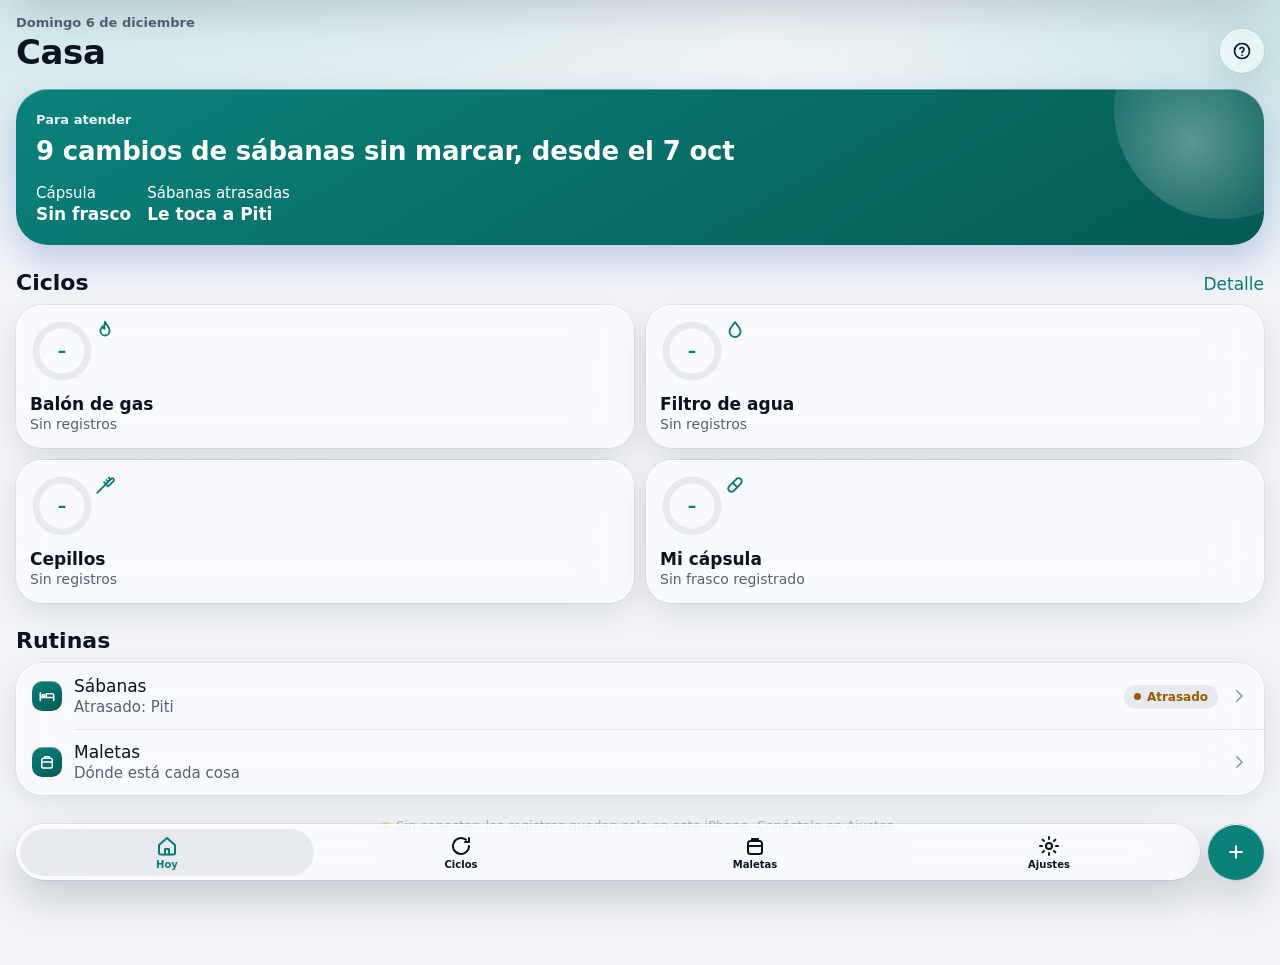
==== commit 946fb277: "Casa 1.0.1: Hoy separa avisos de recordatorios La tarjeta principal contaba como aviso lo que solo e" ====
--- a/app/index.html
+++ b/app/index.html
@@ -230,6 +230,7 @@
 .c-acciones .d-boton { flex: 1 1 140px; padding: 0 16px; }
 .d-heroe { margin: 8px 16px 0; }
 .d-heroe .c-cifra-chica { font-size: 34px; line-height: 40px; }
+.d-heroe .c-cifra-texto { font: 700 26px/32px var(--font-sans); letter-spacing: -0.2px; margin-top: 6px; }
 .d-heroe .d-pie > div { min-width: 0; }
 
 /* Puntos de estado */
@@ -521,7 +522,7 @@
   return a ? `<li><button class="d-fila c-fila" data-a="${a}" ${attrs}>${cuerpo}</button></li>` : `<li class="d-fila">${cuerpo}</li>`;
 }
 function heroe(etiqueta, cifra, pie, avance, chica) {
-  return `<section class="d-heroe"><span class="d-etiqueta">${etiqueta}</span><span class="d-cifra-grande${chica ? ' c-cifra-chica' : ''}">${cifra}</span>` +
+  return `<section class="d-heroe"><span class="d-etiqueta">${etiqueta}</span><span class="d-cifra-grande${chica === 'texto' ? ' c-cifra-texto' : chica ? ' c-cifra-chica' : ''}">${cifra}</span>` +
     (avance != null ? `<div class="d-barra-avance"><i style="width:${Math.round(Math.max(0, Math.min(1, avance)) * 100)}%"></i></div>` : '') +
     (pie && pie.length ? `<div class="d-pie">${pie.map(([t, b]) => `<div>${t}<b>${b}</b></div>`).join('')}</div>` : '') + '</section>';
 }
@@ -566,18 +567,21 @@
 function vistaHoy() {
   const D = datos(), h = hoy();
   const { k, s } = resumenCiclos(D, h);
-  const avisos = C.avisosDeHoy(D.ciclos, D.rutinas, h, horaDecimal());
-  let html = heroe('Para atender', avisos.length ? avisos.length + ' ' + C.plural(avisos.length, 'aviso', 'avisos') : 'Todo al día', [
+  // Avisos: lo vencido o que falta poco (rojo y ámbar). Recordatorios: lo de hoy o mañana que solo hay que hacer.
+  const todos = C.avisosDeHoy(D.ciclos, D.rutinas, h, horaDecimal());
+  const avisos = todos.filter((x) => x.tono !== 'info'), recordatorios = todos.filter((x) => x.tono === 'info');
+  const cifra = avisos.length === 1 ? avisos[0].texto : avisos.length ? avisos.length + ' avisos' : 'Todo al día';
+  let html = heroe(avisos.length ? 'Para atender' : recordatorios.length ? 'Sin avisos · ' + recordatorios.length + ' ' + C.plural(recordatorios.length, 'recordatorio', 'recordatorios') : 'Sin avisos ni recordatorios', esc(cifra), [
     ['Cápsula', k.frasco ? (k.quedan === 1 ? '1 cápsula' : k.quedan + ' cápsulas') : 'Sin frasco'],
     ['Sábanas ' + (s.atrasado ? 'atrasadas' : cuando(s.proximo, h)), 'Le toca a ' + esc(s.turno)],
-  ]);
-  if (avisos.length) {
-    html += '<ul class="d-lista d-vidrio" style="margin-top:16px">' + avisos.map((x) => {
-      const boton = x.accion === 'tomar' ? `<button class="c-mini" data-a="tomar-hoy">Tomada</button>` : x.accion === 'sabanas' ? `<button class="c-mini" data-a="sabanas-hoy">Hecho</button>` : '';
-      return `<li class="d-fila"><span class="c-fila-punto"><span class="c-punto${x.tono === 'neg' ? ' c-punto--neg' : x.tono === 'aviso' ? ' c-punto--aviso' : ''}"></span></span>` +
-        `<button class="d-texto c-fila" data-a="ir-ciclo" data-c="${x.ir}" style="padding:0"><strong style="white-space:normal">${esc(x.texto)}</strong></button>${boton}</li>`;
-    }).join('') + '</ul>';
-  }
+  ], null, avisos.length === 1 ? 'texto' : cifra.length > 12);
+  const lista = (xs) => '<ul class="d-lista d-vidrio">' + xs.map((x) => {
+    const boton = x.accion === 'tomar' ? `<button class="c-mini" data-a="tomar-hoy">Tomada</button>` : x.accion === 'sabanas' ? `<button class="c-mini" data-a="sabanas-hoy">Hecho</button>` : '';
+    return `<li class="d-fila"><span class="c-fila-punto"><span class="c-punto${x.tono === 'neg' ? ' c-punto--neg' : x.tono === 'aviso' ? ' c-punto--aviso' : ''}"></span></span>` +
+      `<button class="d-texto c-fila" data-a="ir-ciclo" data-c="${x.ir}" style="padding:0"><strong style="white-space:normal">${esc(x.texto)}</strong></button>${boton}</li>`;
+  }).join('') + '</ul>';
+  if (avisos.length > 1) html += seccion('Avisos') + lista(avisos);
+  if (recordatorios.length) html += seccion('Recordatorios') + lista(recordatorios);
   html += seccion('Ciclos', '<a href="#" data-a="tab" data-t="ciclos">Detalle</a>') + tarjetasCiclos(D, h);
   html += seccion('Rutinas') + '<ul class="d-lista d-vidrio">' +
     fila({ icono: 'cama', titulo: 'Sábanas', sub: (s.atrasado ? 'Atrasado: ' : cap1(cuando(s.proximo, h)) + ' · ') + esc(s.turno), valor: s.atrasado ? '<span class="d-chip d-chip--aviso">Atrasado</span>' : s.esHoy ? '<span class="d-chip d-chip--aviso">Hoy</span>' : s.esManana ? '<span class="d-chip">Mañana</span>' : '', a: 'ir-ciclo', attrs: 'data-c="sabanas"', chev: true }) +
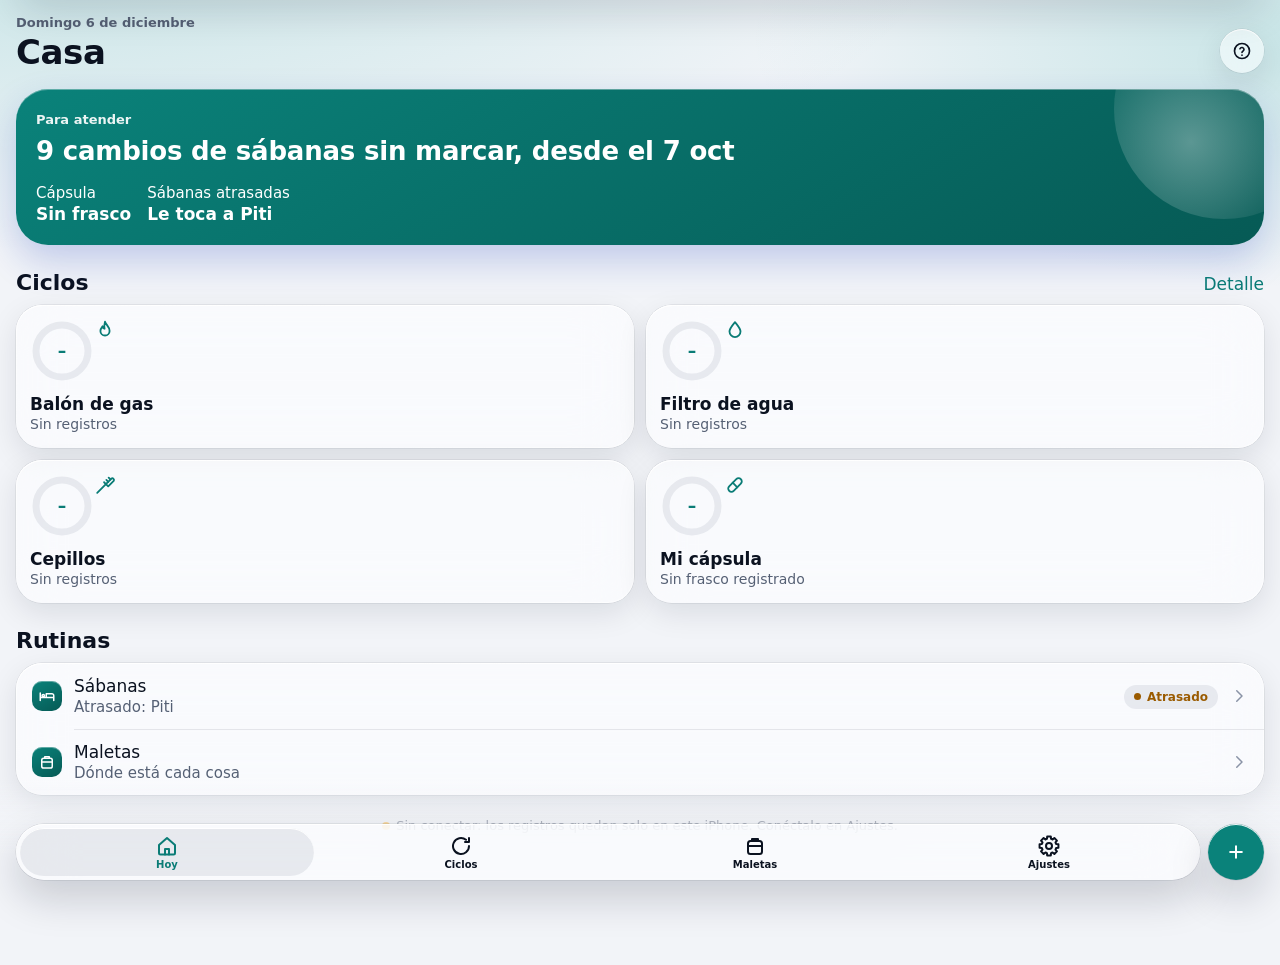
==== commit 60462a86: "Casa 1.0.2: icono de Ajustes con rueda dentada Co-Authored-By: Claude Opus 5.5 <noreply@anthropic.co" ====
--- a/app/index.html
+++ b/app/index.html
@@ -388,7 +388,7 @@
   casa: '<path d="M4 11l8-7 8 7v8a1.5 1.5 0 0 1-1.5 1.5h-13A1.5 1.5 0 0 1 4 19z"/><path d="M10 20.5V15h4v5.5"/>',
   ciclos: '<path d="M20 12a8 8 0 1 1-3-6.2"/><path d="M20 4v4h-4"/>',
   maleta: '<rect x="5" y="7" width="14" height="13" rx="2.5"/><path d="M9 7V5h6v2M5 12h14"/>',
-  ajustes: '<circle cx="12" cy="12" r="3"/><path d="M12 3v2M12 19v2M3 12h2M19 12h2M5.6 5.6 7 7M17 17l1.4 1.4M5.6 18.4 7 17M17 7l1.4-1.4"/>',
+  ajustes: '<path d="M19.11 9.96L21.42 10.17L21.42 13.83L19.11 14.04A7.4 7.4 0 0 1 18.47 15.59L19.96 17.37L17.37 19.96L15.59 18.47A7.4 7.4 0 0 1 14.04 19.11L13.83 21.42L10.17 21.42L9.96 19.11A7.4 7.4 0 0 1 8.41 18.47L6.63 19.96L4.04 17.37L5.53 15.59A7.4 7.4 0 0 1 4.89 14.04L2.58 13.83L2.58 10.17L4.89 9.96A7.4 7.4 0 0 1 5.53 8.41L4.04 6.63L6.63 4.04L8.41 5.53A7.4 7.4 0 0 1 9.96 4.89L10.17 2.58L13.83 2.58L14.04 4.89A7.4 7.4 0 0 1 15.59 5.53L17.37 4.04L19.96 6.63L18.47 8.41A7.4 7.4 0 0 1 19.11 9.96Z"/><circle cx="12" cy="12" r="3"/>',
   gota: '<path d="M12 3.5c3 3.6 6 6.8 6 10.2a6 6 0 0 1-12 0C6 10.3 9 7.1 12 3.5z"/>',
   llama: '<path d="M12 3c1 3.5 5 5.3 5 10a5 5 0 0 1-10 0c0-2.5 1.4-3.6 2.4-5 .4 1.6 1.2 2.4 2.1 2.6C11 8.3 11.3 5.6 12 3z"/>',
   capsula: '<rect x="3" y="8.5" width="18" height="7" rx="3.5" transform="rotate(-45 12 12)"/><path d="M9.5 9.5l5 5"/>',
